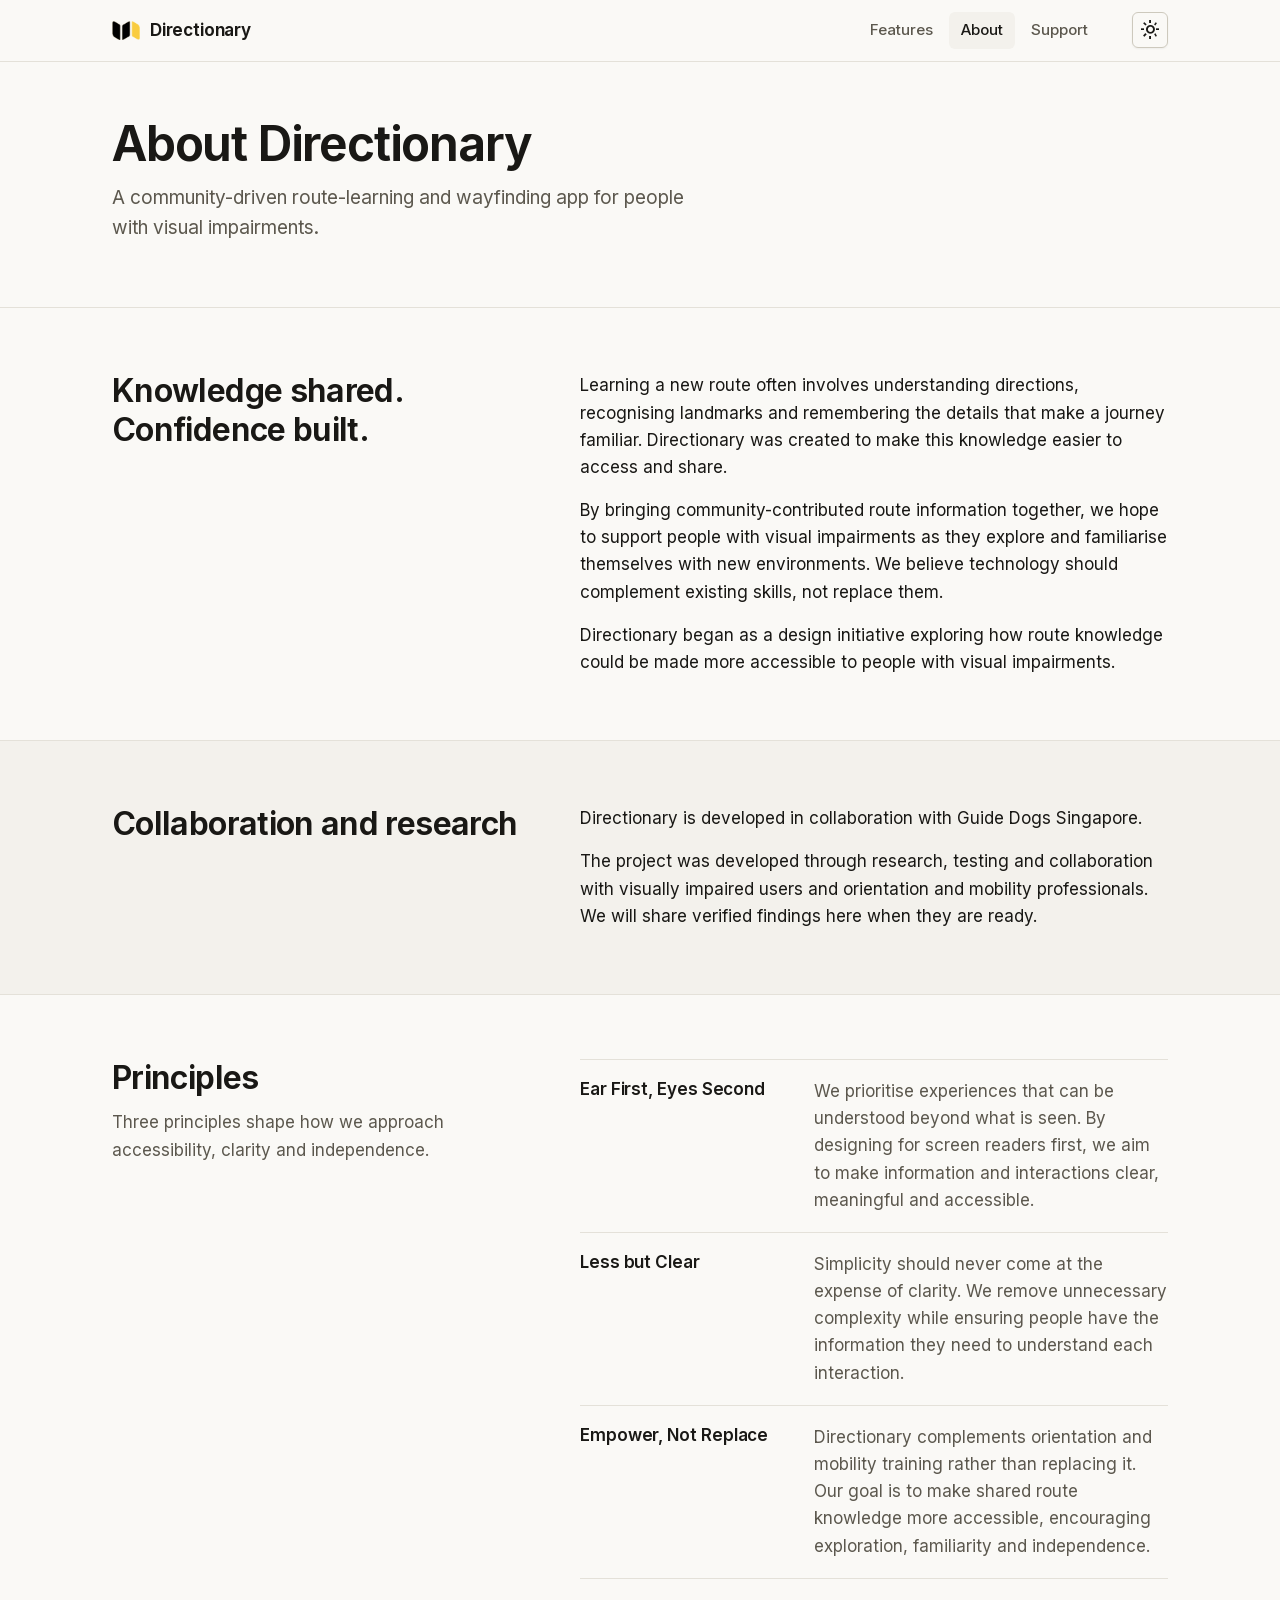
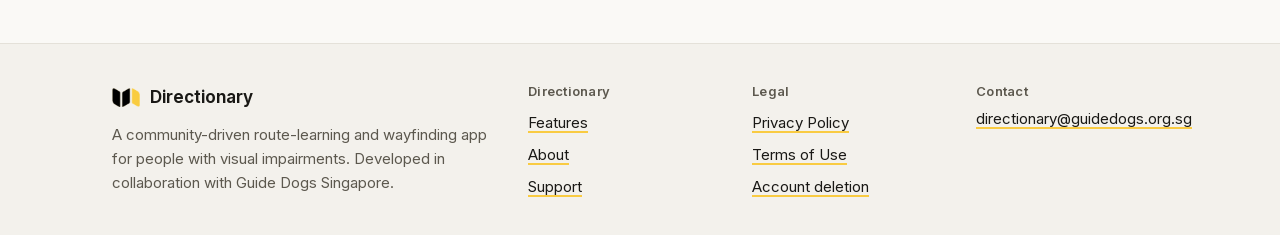
==== about/index.html @ eb57429e ":sparkles: feat(design): pass 1, simplified Inter-based product site Remove decorative route graphic" ====
<!DOCTYPE html>
<html lang="en">
<head>
  <meta charset="utf-8" />
  <meta name="viewport" content="width=device-width, initial-scale=1" />
  <title>About — Directionary</title>
  <meta name="description" content="About Directionary: a community-driven route-learning and wayfinding app developed in collaboration with Guide Dogs Singapore." />
  <link rel="canonical" href="https://directionary.app/about/" />
  <meta property="og:type" content="website" />
  <meta property="og:title" content="About — Directionary" />
  <meta property="og:description" content="About Directionary: a community-driven route-learning and wayfinding app developed in collaboration with Guide Dogs Singapore." />
  <meta property="og:url" content="https://directionary.app/about/" />
  <link rel="icon" type="image/png" href="/assets/favicon.png" />
  <link rel="apple-touch-icon" href="/assets/apple-touch-icon.png" />
  <link rel="preload" href="/assets/fonts/inter-latin.woff2" as="font" type="font/woff2" crossorigin />
  <script src="/assets/theme.js"></script>
  <link rel="stylesheet" href="/styles.css" />
</head>
<body>
  <a class="skip-link" href="#main">Skip to content</a>

  <header class="site-header">
    <div class="wrap bar">
      <a class="brand" href="/">
        <img class="brand-mark" src="/assets/mark-small.png" alt="" width="80" height="55" />
        <span>Directionary</span>
      </a>
      <nav class="site-nav" aria-label="Primary">
        <ul class="nav-links">
          <li><a href="/features/">Features</a></li>
          <li><a href="/about/" aria-current="page">About</a></li>
          <li><a href="/support/">Support</a></li>
        </ul>
      </nav>
      <button class="theme-toggle" id="theme-toggle" type="button" aria-pressed="false">
        <span class="icon sun" aria-hidden="true">light_mode</span>
        <span class="icon moon" aria-hidden="true">dark_mode</span>
        <span class="visually-hidden">Dark mode</span>
      </button>
    </div>
  </header>

  <main id="main">
    <div class="wrap page-head">
      <h1>About Directionary</h1>
      <p class="lede">A community-driven route-learning and wayfinding app for people with visual impairments.</p>
    </div>

    <section class="section" aria-labelledby="purpose-title">
      <div class="wrap split">
        <h2 id="purpose-title">Knowledge shared. Confidence built.</h2>
        <div>
          <p>Learning a new route often involves understanding directions, recognising landmarks and remembering the details that make a journey familiar. Directionary was created to make this knowledge easier to access and share.</p>
          <p>By bringing community-contributed route information together, we hope to support people with visual impairments as they explore and familiarise themselves with new environments. We believe technology should complement existing skills, not replace them.</p>
          <p>Directionary began as a design initiative exploring how route knowledge could be made more accessible to people with visual impairments.</p>
        </div>
      </div>
    </section>

    <section class="section band" aria-labelledby="collab-title">
      <div class="wrap split">
        <h2 id="collab-title">Collaboration and research</h2>
        <div>
          <p>Directionary is developed in collaboration with Guide Dogs Singapore.</p>
          <p>The project was developed through research, testing and collaboration with visually impaired users and orientation and mobility professionals. We will share verified findings here when they are ready.</p>
        </div>
      </div>
    </section>

    <section class="section" aria-labelledby="principles-title">
      <div class="wrap split">
        <div>
          <h2 id="principles-title" style="margin-bottom: 0.75rem">Principles</h2>
          <p class="muted">Three principles shape how we approach accessibility, clarity and independence.</p>
        </div>
        <ol class="principles">
          <li><h3>Ear First, Eyes Second</h3><p>We prioritise experiences that can be understood beyond what is seen. By designing for screen readers first, we aim to make information and interactions clear, meaningful and accessible.</p></li>
          <li><h3>Less but Clear</h3><p>Simplicity should never come at the expense of clarity. We remove unnecessary complexity while ensuring people have the information they need to understand each interaction.</p></li>
          <li><h3>Empower, Not Replace</h3><p>Directionary complements orientation and mobility training rather than replacing it. Our goal is to make shared route knowledge more accessible, encouraging exploration, familiarity and independence.</p></li>
        </ol>
      </div>
    </section>
  </main>

  <footer class="site-footer">
    <div class="wrap fgrid">
      <div>
        <p class="footer-brand">
          <img class="brand-mark" src="/assets/mark-small.png" alt="" width="80" height="55" />
          Directionary
        </p>
        <p class="muted">A community-driven route-learning and wayfinding app for people with visual impairments. Developed in collaboration with Guide Dogs Singapore.</p>
      </div>
      <nav aria-label="Site">
        <h2>Directionary</h2>
        <ul class="flinks">
          <li><a href="/features/">Features</a></li>
          <li><a href="/about/">About</a></li>
          <li><a href="/support/">Support</a></li>
        </ul>
      </nav>
      <nav aria-label="Legal">
        <h2>Legal</h2>
        <ul class="flinks">
          <li><a href="/privacy/">Privacy Policy</a></li>
          <li><a href="/terms/">Terms of Use</a></li>
          <li><a href="/support/#account-deletion">Account deletion</a></li>
        </ul>
      </nav>
      <div>
        <h2>Contact</h2>
        <p><a href="mailto:directionary@guidedogs.org.sg">directionary@guidedogs.org.sg</a></p>
      </div>
    </div>
  </footer>
</body>
</html>
---- styles.css ----
/* Directionary — contemporary product site.
   One typeface (Inter), warm off-white light theme, restrained dark theme.
   Yellow is an accent only: tags, underlines, current-page marker. */

@font-face {
  font-family: "Inter";
  font-style: normal;
  font-weight: 400 700;
  font-display: swap;
  src: url("/assets/fonts/inter-latin.woff2") format("woff2");
}
@font-face {
  font-family: "Material Symbols Outlined";
  font-style: normal;
  font-weight: 400;
  font-display: block;
  src: url("/assets/fonts/material-symbols.woff2") format("woff2");
}

:root {
  color-scheme: light;
  --bg: #faf9f6;
  --bg-alt: #f3f1ec;
  --surface: #ffffff;
  --text: #191815;
  --muted: #5c584e;
  --border: #e4e1d9;
  --border-strong: #cdc9bd;
  --accent: #f9cb42;
  --on-accent: #191815;
  --focus: #191815;

  --font: "Inter", system-ui, -apple-system, "Segoe UI", Roboto, Helvetica, Arial, sans-serif;

  --gutter: clamp(1.25rem, 4vw, 2.5rem);
  --max: 66rem;
  --section: clamp(2.5rem, 5vw, 4rem);
  --r-sm: 6px;
  --r-md: 10px;
  --r-lg: 14px;
}

:root[data-theme="dark"] {
  color-scheme: dark;
  --bg: #191815;
  --bg-alt: #1f1d18;
  --surface: #25231d;
  --text: #fef7e3;
  --muted: #b5af9f;
  --border: #34312a;
  --border-strong: #4a463b;
  --focus: #f9cb42;
}

*, *::before, *::after { box-sizing: border-box; }

html { -webkit-text-size-adjust: 100%; text-size-adjust: 100%; }
@media (prefers-reduced-motion: no-preference) { html { scroll-behavior: smooth; } }

body {
  margin: 0;
  background: var(--bg);
  color: var(--text);
  font-family: var(--font);
  font-size: clamp(1rem, 0.97rem + 0.12vw, 1.0625rem);
  line-height: 1.6;
  -webkit-font-smoothing: antialiased;
}

img { max-width: 100%; height: auto; }
[id] { scroll-margin-top: 1.5rem; }

a {
  color: var(--text);
  text-decoration-line: underline;
  text-decoration-color: var(--accent);
  text-decoration-thickness: 2px;
  text-underline-offset: 0.2em;
}
a:hover { text-decoration-color: var(--text); }

:focus-visible { outline: 2px solid var(--focus); outline-offset: 2px; border-radius: 4px; }

.visually-hidden {
  position: absolute; width: 1px; height: 1px; margin: -1px; padding: 0;
  overflow: hidden; clip: rect(0 0 0 0); white-space: nowrap; border: 0;
}

.skip-link {
  position: absolute; left: 1rem; top: -4rem; z-index: 20;
  padding: 0.5rem 1rem; border-radius: var(--r-sm);
  background: var(--accent); color: var(--on-accent); font-weight: 600; text-decoration: none;
}
.skip-link:focus { top: 1rem; }

.wrap { width: 100%; max-width: calc(var(--max) + 2 * var(--gutter)); margin-inline: auto; padding-inline: var(--gutter); }

/* ---------- Icons (Material Symbols, ligature-based, decorative) ---------- */
.icon {
  display: inline-block; flex: none;
  width: 1.5rem; height: 1.5rem; overflow: hidden;
  font-family: "Material Symbols Outlined"; font-weight: 400; font-style: normal;
  font-size: 1.5rem; line-height: 1; letter-spacing: normal; text-transform: none; white-space: nowrap;
  font-feature-settings: "liga"; -webkit-font-feature-settings: "liga";
  user-select: none;
}

/* ---------- Type ---------- */
h1, h2, h3 { margin: 0; text-wrap: balance; }
h1 { font-size: clamp(2rem, 1.5rem + 2.2vw, 3rem); font-weight: 650; line-height: 1.1; letter-spacing: -0.025em; }
h2 { font-size: clamp(1.5rem, 1.25rem + 1vw, 2rem); font-weight: 650; line-height: 1.2; letter-spacing: -0.02em; }
h3 { font-size: 1.0625rem; font-weight: 600; line-height: 1.35; letter-spacing: -0.005em; }

p { margin: 0 0 1rem; max-width: 40rem; }
p:last-child { margin-bottom: 0; }

.lede { font-size: clamp(1.0625rem, 1rem + 0.3vw, 1.1875rem); color: var(--muted); line-height: 1.6; }
.muted { color: var(--muted); }

.tag {
  display: inline-flex; align-items: center; gap: 0.375rem;
  padding: 0.125rem 0.625rem; border-radius: 999px;
  border: 1px solid var(--border-strong); background: var(--surface); color: var(--text);
  font-size: 0.8125rem; font-weight: 600; line-height: 1.5;
}
.tag-accent { background: var(--accent); border-color: var(--accent); color: var(--on-accent); }

/* ---------- Header ---------- */
.site-header { border-bottom: 1px solid var(--border); }
.bar { display: flex; flex-wrap: wrap; align-items: center; column-gap: 1.5rem; row-gap: 0.25rem; padding-block: 0.75rem; }

.brand {
  display: inline-flex; align-items: center; gap: 0.625rem;
  font-size: 1.0625rem; font-weight: 650; letter-spacing: -0.01em; text-decoration: none;
}
.brand-mark { display: block; width: 1.75rem; height: auto; }

.site-nav { order: 3; width: 100%; }
@media (min-width: 40rem) { .site-nav { order: 0; width: auto; margin-left: auto; } }
.nav-links { display: flex; gap: 0.25rem; margin: 0 0 0 -0.75rem; padding: 0; list-style: none; }
@media (min-width: 40rem) { .nav-links { margin-left: 0; } }
.nav-links a {
  display: inline-block; padding: 0.4rem 0.75rem; border-radius: var(--r-sm);
  color: var(--muted); font-size: 0.9375rem; font-weight: 500; text-decoration: none;
}
.nav-links a:hover { background: var(--bg-alt); color: var(--text); }
.nav-links a[aria-current="page"] { color: var(--text); background: var(--bg-alt); }

/* Theme toggle: shadcn-style outline icon button */
.theme-toggle {
  margin-left: auto;
  display: inline-grid; place-items: center; width: 2.25rem; height: 2.25rem; padding: 0;
  border: 1px solid var(--border-strong); border-radius: var(--r-sm);
  background: transparent; color: var(--text); cursor: pointer;
  box-shadow: 0 1px 2px rgb(0 0 0 / 0.05);
}
@media (min-width: 40rem) { .theme-toggle { margin-left: 0.5rem; } }
.theme-toggle:hover { background: var(--bg-alt); }
.theme-toggle .icon { grid-area: 1 / 1; width: 1.25rem; height: 1.25rem; font-size: 1.25rem; }
.theme-toggle .moon { display: none; }
:root[data-theme="dark"] .theme-toggle .sun { display: none; }
:root[data-theme="dark"] .theme-toggle .moon { display: inline-block; }

/* ---------- Buttons ---------- */
.btn {
  display: inline-flex; align-items: center; gap: 0.5rem;
  padding: 0.625rem 1rem; border-radius: var(--r-sm);
  border: 1px solid var(--text); background: var(--text); color: var(--bg);
  font-size: 0.9375rem; font-weight: 500; text-decoration: none;
}
.btn:hover { opacity: 0.9; }
.btn-ghost { background: transparent; color: var(--text); border-color: var(--border-strong); }
.btn-ghost:hover { background: var(--bg-alt); opacity: 1; }
.btn .icon { width: 1.125rem; height: 1.125rem; font-size: 1.125rem; }
.actions { display: flex; flex-wrap: wrap; gap: 0.75rem; margin-top: 1.5rem; }

/* ---------- Layout ---------- */
.section { padding-block: var(--section); border-top: 1px solid var(--border); }
.band { background: var(--bg-alt); }
.section-head { margin-bottom: 1.75rem; }
.section-head h2 { margin-bottom: 0.5rem; }
.section-head p { color: var(--muted); }

/* ---------- Hero ---------- */
.hero { padding-block: clamp(2.5rem, 6vw, 4.5rem) var(--section); }
.hero-grid { display: grid; gap: 2rem; align-items: center; }
@media (min-width: 56rem) { .hero-grid { grid-template-columns: minmax(0, 7fr) minmax(0, 5fr); gap: 3rem; } }
.hero .tag { margin-bottom: 1.25rem; }
.hero h1 { margin-bottom: 1rem; max-width: 18ch; }
.hero .lede { max-width: 36rem; }

.glance {
  margin: 0; padding: 0.5rem 1.25rem; list-style: none;
  border: 1px solid var(--border); border-radius: var(--r-lg); background: var(--surface);
}
.glance li { display: flex; gap: 0.875rem; align-items: flex-start; padding-block: 0.875rem; }
.glance li + li { border-top: 1px solid var(--border); }
.glance .icon { margin-top: 0.0625rem; color: var(--muted); }
.glance strong { display: block; font-size: 0.9375rem; font-weight: 600; }
.glance .d { color: var(--muted); font-size: 0.9375rem; }

/* ---------- Feature cards ---------- */
.cards { display: grid; gap: 1rem; margin: 0; padding: 0; list-style: none; }
@media (min-width: 48rem) { .cards { grid-template-columns: repeat(3, minmax(0, 1fr)); } }
.card { padding: 1.25rem; border: 1px solid var(--border); border-radius: var(--r-lg); background: var(--surface); }
.ic {
  display: grid; place-items: center; width: 2.5rem; height: 2.5rem; margin-bottom: 1rem;
  border-radius: var(--r-md); background: var(--bg-alt); border: 1px solid var(--border);
}
.card h3 { margin-bottom: 0.375rem; }
.card p { color: var(--muted); font-size: 0.96875rem; }

/* ---------- Steps ---------- */
.steps { display: grid; gap: 1.25rem; margin: 0; padding: 0; list-style: none; counter-reset: step; }
@media (min-width: 48rem) { .steps { grid-template-columns: repeat(3, minmax(0, 1fr)); gap: 2rem; } }
.steps li { counter-increment: step; padding-top: 1rem; border-top: 2px solid var(--text); }
.steps li::before {
  content: "0" counter(step); display: block; margin-bottom: 0.375rem;
  color: var(--muted); font-size: 0.8125rem; font-weight: 600; letter-spacing: 0.04em;
}
.steps h3 { margin-bottom: 0.375rem; }
.steps p { color: var(--muted); font-size: 0.96875rem; }

/* ---------- Two-column text ---------- */
.split { display: grid; gap: 1.5rem 3rem; }
@media (min-width: 56rem) { .split { grid-template-columns: minmax(0, 5fr) minmax(0, 7fr); } }

.terms-list { margin: 0; }
.terms-list > div { display: grid; gap: 0.125rem 1.5rem; padding-block: 0.875rem; border-top: 1px solid var(--border); }
@media (min-width: 40rem) { .terms-list > div { grid-template-columns: 8rem minmax(0, 1fr); } }
.terms-list > div:last-child { border-bottom: 1px solid var(--border); }
.terms-list dt { font-weight: 600; }
.terms-list dd { margin: 0; color: var(--muted); }

.inline-link { display: inline-flex; align-items: center; gap: 0.25rem; margin-top: 1rem; font-weight: 500; }
.inline-link .icon { width: 1.125rem; height: 1.125rem; font-size: 1.125rem; }
.small-note { margin-top: 1rem; font-size: 0.9375rem; color: var(--muted); }

/* ---------- Inner pages ---------- */
.page-head { padding-block: clamp(2rem, 5vw, 3.5rem) var(--section); }
.page-head h1 { margin-bottom: 0.75rem; }
.page-head .lede { max-width: 38rem; }

.feature-rows { margin: 0; padding: 0; list-style: none; }
.feature-rows > li { display: grid; gap: 0.75rem 2rem; padding-block: 1.75rem; border-top: 1px solid var(--border); }
@media (min-width: 48rem) { .feature-rows > li { grid-template-columns: minmax(0, 5fr) minmax(0, 7fr); } }
.feature-rows .ic { margin-bottom: 0.75rem; }
.feature-rows h2 { font-size: 1.25rem; }
.feature-rows p { color: var(--muted); }

.notice {
  display: flex; gap: 0.875rem; padding: 1.25rem; border: 1px solid var(--border-strong);
  border-radius: var(--r-lg); background: var(--surface);
}
.notice .icon { color: var(--muted); margin-top: 0.0625rem; }
.notice h2, .notice h3 { margin-bottom: 0.375rem; }
.notice h2 { font-size: 1.125rem; }
.notice p { color: var(--muted); font-size: 0.96875rem; }
.notice p + p { margin-top: 0.5rem; }

.principles { margin: 0; padding: 0; list-style: none; }
.principles li { display: grid; gap: 0.25rem 2rem; padding-block: 1.125rem; border-top: 1px solid var(--border); }
@media (min-width: 48rem) { .principles li { grid-template-columns: minmax(0, 4fr) minmax(0, 7fr); } }
.principles li:last-child { border-bottom: 1px solid var(--border); }
.principles p { color: var(--muted); }

/* ---------- Footer ---------- */
.site-footer { padding-block: 2.5rem 2rem; border-top: 1px solid var(--border); background: var(--bg-alt); font-size: 0.9375rem; }
.fgrid { display: grid; gap: 1.75rem 2rem; }
@media (min-width: 48rem) { .fgrid { grid-template-columns: minmax(0, 4fr) repeat(3, minmax(0, 2fr)); } }
.footer-brand { display: flex; align-items: center; gap: 0.625rem; margin-bottom: 0.75rem; font-weight: 650; font-size: 1.0625rem; }
.site-footer h2 { margin-bottom: 0.5rem; font-size: 0.8125rem; font-weight: 600; color: var(--muted); letter-spacing: 0.02em; }
.flinks { margin: 0; padding: 0; list-style: none; }
.flinks a { display: inline-block; padding-block: 0.25rem; }

/* ---------- Document pages ---------- */
.doc { padding-bottom: 4rem; max-width: 44rem; }
.doc-notice { margin-bottom: 2rem; }
.prose section { padding-block: 1.25rem; border-top: 1px solid var(--border); }
.prose section:first-child { border-top: 0; padding-top: 0; }
.prose h2 { margin-bottom: 0.5rem; font-size: 1.25rem; }
.prose ul { margin: 0 0 1rem; padding-left: 1.25rem; max-width: 40rem; }
.prose li { margin-bottom: 0.25rem; }
.pending { padding: 0.875rem 1rem; border: 1px dashed var(--border-strong); border-radius: var(--r-md); background: var(--surface); }
.pending .tag { margin-bottom: 0.5rem; }
.pending p { color: var(--muted); font-size: 0.9375rem; max-width: none; }
.contact-line { font-size: clamp(1.0625rem, 0.7rem + 2vw, 1.25rem); font-weight: 600; overflow-wrap: anywhere; }

@media print { .theme-toggle, .skip-link { display: none; } }
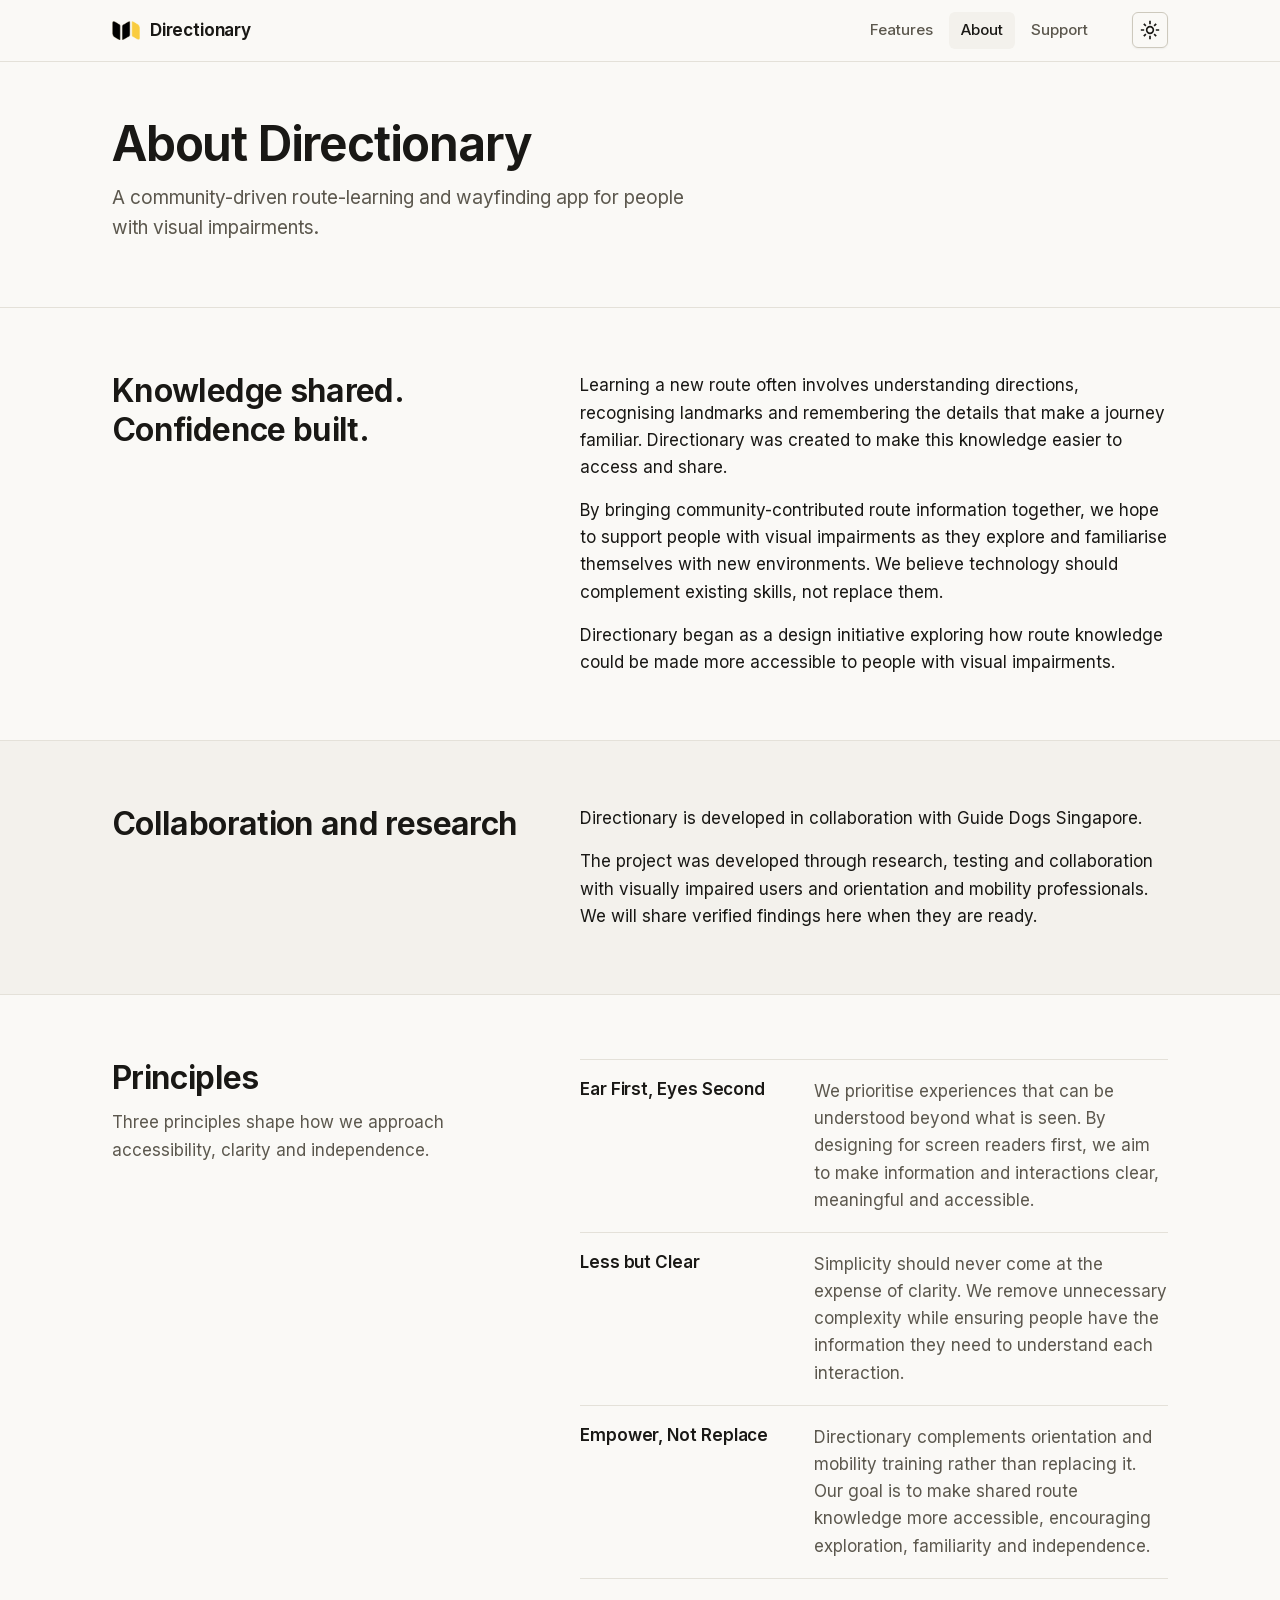
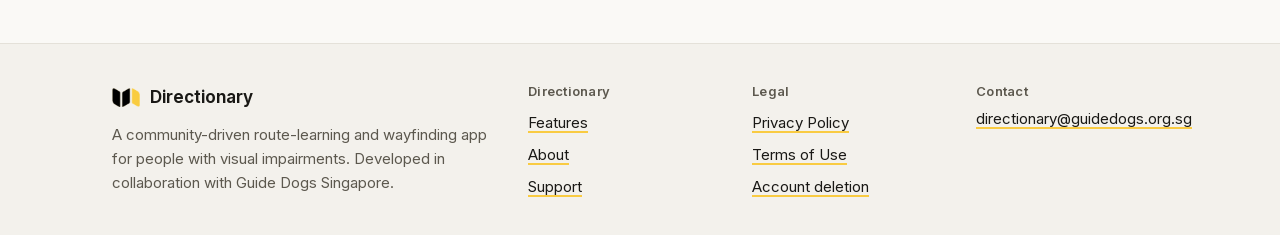
==== commit b2626ba1: ":art: fix(design): pass 1.5, Inter everywhere and Material Symbols as inline SVG Replace the icon fo" ====
--- a/about/index.html
+++ b/about/index.html
@@ -10,11 +10,11 @@
   <meta property="og:title" content="About — Directionary" />
   <meta property="og:description" content="About Directionary: a community-driven route-learning and wayfinding app developed in collaboration with Guide Dogs Singapore." />
   <meta property="og:url" content="https://directionary.app/about/" />
-  <link rel="icon" type="image/png" href="/assets/favicon.png" />
-  <link rel="apple-touch-icon" href="/assets/apple-touch-icon.png" />
-  <link rel="preload" href="/assets/fonts/inter-latin.woff2" as="font" type="font/woff2" crossorigin />
-  <script src="/assets/theme.js"></script>
-  <link rel="stylesheet" href="/styles.css" />
+  <link rel="icon" type="image/png" href="../assets/favicon.png" />
+  <link rel="apple-touch-icon" href="../assets/apple-touch-icon.png" />
+  <link rel="preload" href="../assets/fonts/inter-latin.woff2" as="font" type="font/woff2" crossorigin />
+  <script src="../assets/theme.js"></script>
+  <link rel="stylesheet" href="../styles.css" />
 </head>
 <body>
   <a class="skip-link" href="#main">Skip to content</a>
@@ -22,7 +22,7 @@
   <header class="site-header">
     <div class="wrap bar">
       <a class="brand" href="/">
-        <img class="brand-mark" src="/assets/mark-small.png" alt="" width="80" height="55" />
+        <img class="brand-mark" src="../assets/mark-small.png" alt="" width="80" height="55" />
         <span>Directionary</span>
       </a>
       <nav class="site-nav" aria-label="Primary">
@@ -32,10 +32,9 @@
           <li><a href="/support/">Support</a></li>
         </ul>
       </nav>
-      <button class="theme-toggle" id="theme-toggle" type="button" aria-pressed="false">
-        <span class="icon sun" aria-hidden="true">light_mode</span>
-        <span class="icon moon" aria-hidden="true">dark_mode</span>
-        <span class="visually-hidden">Dark mode</span>
+      <button class="theme-toggle" id="theme-toggle" type="button" aria-label="Switch to dark mode">
+        <svg class="icon sun" viewBox="0 -960 960 960" aria-hidden="true" focusable="false"><path d="M565-395q35-35 35-85t-35-85q-35-35-85-35t-85 35q-35 35-35 85t35 85q35 35 85 35t85-35Zm-226.5 56.5Q280-397 280-480t58.5-141.5Q397-680 480-680t141.5 58.5Q680-563 680-480t-58.5 141.5Q563-280 480-280t-141.5-58.5ZM200-440H40v-80h160v80Zm720 0H760v-80h160v80ZM440-760v-160h80v160h-80Zm0 720v-160h80v160h-80ZM256-650l-101-97 57-59 96 100-52 56Zm492 496-97-101 53-55 101 97-57 59Zm-98-550 97-101 59 57-100 96-56-52ZM154-212l101-97 55 53-97 101-59-57Zm326-268Z"/></svg>
+        <svg class="icon moon" viewBox="0 -960 960 960" aria-hidden="true" focusable="false"><path d="M480-120q-150 0-255-105T120-480q0-150 105-255t255-105q14 0 27.5 1t26.5 3q-41 29-65.5 75.5T444-660q0 90 63 153t153 63q55 0 101-24.5t75-65.5q2 13 3 26.5t1 27.5q0 150-105 255T480-120Zm0-80q88 0 158-48.5T740-375q-20 5-40 8t-40 3q-123 0-209.5-86.5T364-660q0-20 3-40t8-40q-78 32-126.5 102T200-480q0 116 82 198t198 82Zm-10-270Z"/></svg>
       </button>
     </div>
   </header>
@@ -86,7 +85,7 @@
     <div class="wrap fgrid">
       <div>
         <p class="footer-brand">
-          <img class="brand-mark" src="/assets/mark-small.png" alt="" width="80" height="55" />
+          <img class="brand-mark" src="../assets/mark-small.png" alt="" width="80" height="55" />
           Directionary
         </p>
         <p class="muted">A community-driven route-learning and wayfinding app for people with visual impairments. Developed in collaboration with Guide Dogs Singapore.</p>
--- a/styles.css
+++ b/styles.css
@@ -7,14 +7,7 @@
   font-style: normal;
   font-weight: 400 700;
   font-display: swap;
-  src: url("/assets/fonts/inter-latin.woff2") format("woff2");
-}
-@font-face {
-  font-family: "Material Symbols Outlined";
-  font-style: normal;
-  font-weight: 400;
-  font-display: block;
-  src: url("/assets/fonts/material-symbols.woff2") format("woff2");
+  src: url("assets/fonts/inter-latin.woff2") format("woff2");
 }
 
 :root {
@@ -95,15 +88,8 @@
 
 .wrap { width: 100%; max-width: calc(var(--max) + 2 * var(--gutter)); margin-inline: auto; padding-inline: var(--gutter); }
 
-/* ---------- Icons (Material Symbols, ligature-based, decorative) ---------- */
-.icon {
-  display: inline-block; flex: none;
-  width: 1.5rem; height: 1.5rem; overflow: hidden;
-  font-family: "Material Symbols Outlined"; font-weight: 400; font-style: normal;
-  font-size: 1.5rem; line-height: 1; letter-spacing: normal; text-transform: none; white-space: nowrap;
-  font-feature-settings: "liga"; -webkit-font-feature-settings: "liga";
-  user-select: none;
-}
+/* ---------- Icons (inline Material Symbols SVG, decorative) ---------- */
+.icon { display: block; flex: none; width: 1.25rem; height: 1.25rem; fill: currentColor; }
 
 /* ---------- Type ---------- */
 h1, h2, h3 { margin: 0; text-wrap: balance; }
@@ -151,15 +137,15 @@
   margin-left: auto;
   display: inline-grid; place-items: center; width: 2.25rem; height: 2.25rem; padding: 0;
   border: 1px solid var(--border-strong); border-radius: var(--r-sm);
-  background: transparent; color: var(--text); cursor: pointer;
+  background: transparent; color: var(--text); cursor: pointer; font: inherit;
   box-shadow: 0 1px 2px rgb(0 0 0 / 0.05);
 }
 @media (min-width: 40rem) { .theme-toggle { margin-left: 0.5rem; } }
 .theme-toggle:hover { background: var(--bg-alt); }
-.theme-toggle .icon { grid-area: 1 / 1; width: 1.25rem; height: 1.25rem; font-size: 1.25rem; }
+.theme-toggle .icon { grid-area: 1 / 1; }
 .theme-toggle .moon { display: none; }
 :root[data-theme="dark"] .theme-toggle .sun { display: none; }
-:root[data-theme="dark"] .theme-toggle .moon { display: inline-block; }
+:root[data-theme="dark"] .theme-toggle .moon { display: block; }
 
 /* ---------- Buttons ---------- */
 .btn {
@@ -171,7 +157,7 @@
 .btn:hover { opacity: 0.9; }
 .btn-ghost { background: transparent; color: var(--text); border-color: var(--border-strong); }
 .btn-ghost:hover { background: var(--bg-alt); opacity: 1; }
-.btn .icon { width: 1.125rem; height: 1.125rem; font-size: 1.125rem; }
+.btn .icon { width: 1.125rem; height: 1.125rem; }
 .actions { display: flex; flex-wrap: wrap; gap: 0.75rem; margin-top: 1.5rem; }
 
 /* ---------- Layout ---------- */
@@ -233,7 +219,7 @@
 .terms-list dd { margin: 0; color: var(--muted); }
 
 .inline-link { display: inline-flex; align-items: center; gap: 0.25rem; margin-top: 1rem; font-weight: 500; }
-.inline-link .icon { width: 1.125rem; height: 1.125rem; font-size: 1.125rem; }
+.inline-link .icon { width: 1.125rem; height: 1.125rem; }
 .small-note { margin-top: 1rem; font-size: 0.9375rem; color: var(--muted); }
 
 /* ---------- Inner pages ---------- */
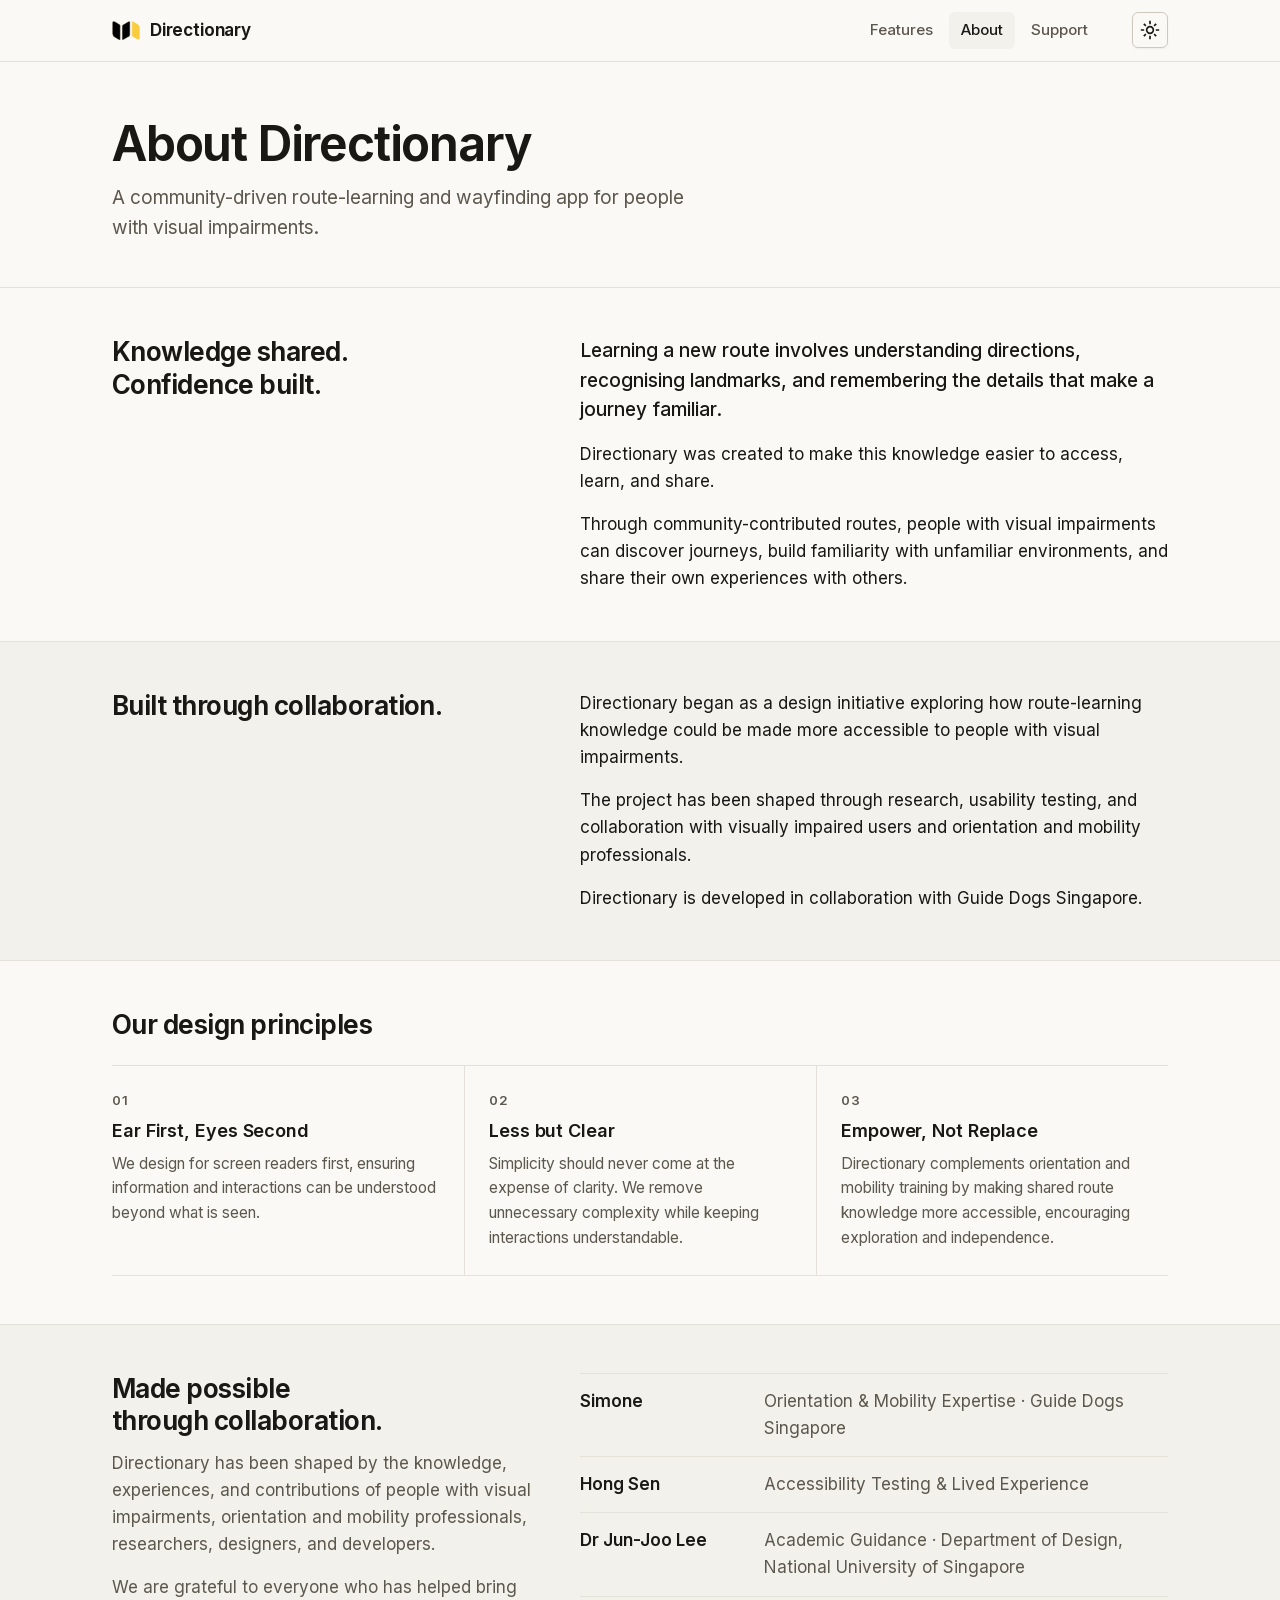
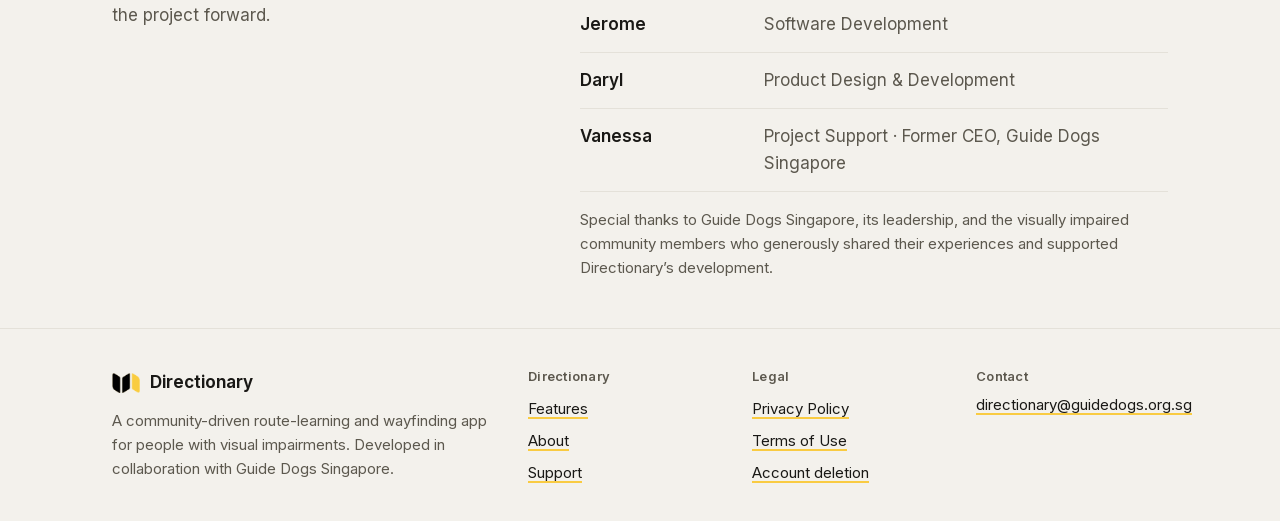
==== commit 328ead8a: ":lipstick: feat(design): pass 2, polish Features and About pages Compact feature rows with inline ic" ====
--- a/about/index.html
+++ b/about/index.html
@@ -40,43 +40,63 @@
   </header>
 
   <main id="main">
-    <div class="wrap page-head">
+    <div class="wrap page-head page-head--compact">
       <h1>About Directionary</h1>
       <p class="lede">A community-driven route-learning and wayfinding app for people with visual impairments.</p>
     </div>
 
-    <section class="section" aria-labelledby="purpose-title">
+    <section class="section tight" aria-labelledby="purpose-title">
       <div class="wrap split">
-        <h2 id="purpose-title">Knowledge shared. Confidence built.</h2>
+        <h2 id="purpose-title" class="h2-sm">Knowledge shared. Confidence built.</h2>
         <div>
-          <p>Learning a new route often involves understanding directions, recognising landmarks and remembering the details that make a journey familiar. Directionary was created to make this knowledge easier to access and share.</p>
-          <p>By bringing community-contributed route information together, we hope to support people with visual impairments as they explore and familiarise themselves with new environments. We believe technology should complement existing skills, not replace them.</p>
-          <p>Directionary began as a design initiative exploring how route knowledge could be made more accessible to people with visual impairments.</p>
+          <p class="lead">Learning a new route involves understanding directions, recognising landmarks, and remembering the details that make a journey familiar.</p>
+          <p>Directionary was created to make this knowledge easier to access, learn, and share.</p>
+          <p>Through community-contributed routes, people with visual impairments can discover journeys, build familiarity with unfamiliar environments, and share their own experiences with others.</p>
         </div>
       </div>
     </section>
 
-    <section class="section band" aria-labelledby="collab-title">
+    <section class="section tight band" aria-labelledby="collab-title">
       <div class="wrap split">
-        <h2 id="collab-title">Collaboration and research</h2>
+        <h2 id="collab-title" class="h2-sm">Built through collaboration.</h2>
         <div>
+          <p>Directionary began as a design initiative exploring how route-learning knowledge could be made more accessible to people with visual impairments.</p>
+          <p>The project has been shaped through research, usability testing, and collaboration with visually impaired users and orientation and mobility professionals.</p>
           <p>Directionary is developed in collaboration with Guide Dogs Singapore.</p>
-          <p>The project was developed through research, testing and collaboration with visually impaired users and orientation and mobility professionals. We will share verified findings here when they are ready.</p>
         </div>
       </div>
     </section>
 
-    <section class="section" aria-labelledby="principles-title">
+    <section class="section tight" aria-labelledby="principles-title">
+      <div class="wrap">
+        <h2 id="principles-title" class="h2-sm principles-head">Our design principles</h2>
+        <ol class="principles-3">
+          <li><span class="n">01</span><h3>Ear First, Eyes Second</h3><p>We design for screen readers first, ensuring information and interactions can be understood beyond what is seen.</p></li>
+          <li><span class="n">02</span><h3>Less but Clear</h3><p>Simplicity should never come at the expense of clarity. We remove unnecessary complexity while keeping interactions understandable.</p></li>
+          <li><span class="n">03</span><h3>Empower, Not Replace</h3><p>Directionary complements orientation and mobility training by making shared route knowledge more accessible, encouraging exploration and independence.</p></li>
+        </ol>
+      </div>
+    </section>
+
+    <section class="section tight band" id="acknowledgements" aria-labelledby="ack-title">
       <div class="wrap split">
         <div>
-          <h2 id="principles-title" style="margin-bottom: 0.75rem">Principles</h2>
-          <p class="muted">Three principles shape how we approach accessibility, clarity and independence.</p>
+          <h2 id="ack-title" class="h2-sm">Made possible through collaboration.</h2>
+          <p class="muted">Directionary has been shaped by the knowledge, experiences, and contributions of people with visual impairments, orientation and mobility professionals, researchers, designers, and developers.</p>
+          <p class="muted">We are grateful to everyone who has helped bring the project forward.</p>
         </div>
-        <ol class="principles">
-          <li><h3>Ear First, Eyes Second</h3><p>We prioritise experiences that can be understood beyond what is seen. By designing for screen readers first, we aim to make information and interactions clear, meaningful and accessible.</p></li>
-          <li><h3>Less but Clear</h3><p>Simplicity should never come at the expense of clarity. We remove unnecessary complexity while ensuring people have the information they need to understand each interaction.</p></li>
-          <li><h3>Empower, Not Replace</h3><p>Directionary complements orientation and mobility training rather than replacing it. Our goal is to make shared route knowledge more accessible, encouraging exploration, familiarity and independence.</p></li>
-        </ol>
+        <div>
+          <!-- Names and attributions are provisional: confirm with each person (and obtain publication permission) before launch. -->
+          <dl class="people">
+          <div><dt>Simone</dt><dd>Orientation &amp; Mobility Expertise · Guide Dogs Singapore</dd></div>
+          <div><dt>Hong Sen</dt><dd>Accessibility Testing &amp; Lived Experience</dd></div>
+          <div><dt>Dr Jun-Joo Lee</dt><dd>Academic Guidance · Department of Design, National University of Singapore</dd></div>
+          <div><dt>Jerome</dt><dd>Software Development</dd></div>
+          <div><dt>Daryl</dt><dd>Product Design &amp; Development</dd></div>
+          <div><dt>Vanessa</dt><dd>Project Support · Former CEO, Guide Dogs Singapore</dd></div>
+          </dl>
+          <p class="small-note">Special thanks to Guide Dogs Singapore, its leadership, and the visually impaired community members who generously shared their experiences and supported Directionary&rsquo;s development.</p>
+        </div>
       </div>
     </section>
   </main>
--- a/styles.css
+++ b/styles.css
@@ -28,6 +28,12 @@
   --gutter: clamp(1.25rem, 4vw, 2.5rem);
   --max: 66rem;
   --section: clamp(2.5rem, 5vw, 4rem);
+  /* spacing scale */
+  --sp-1: 0.5rem;
+  --sp-2: 1rem;
+  --sp-3: 1.5rem;
+  --sp-4: 2.5rem;
+  --sp-5: 4rem;
   --r-sm: 6px;
   --r-md: 10px;
   --r-lg: 14px;
@@ -217,6 +223,7 @@
 .terms-list > div:last-child { border-bottom: 1px solid var(--border); }
 .terms-list dt { font-weight: 600; }
 .terms-list dd { margin: 0; color: var(--muted); }
+.terms-list .q { color: var(--text); font-weight: 500; }
 
 .inline-link { display: inline-flex; align-items: center; gap: 0.25rem; margin-top: 1rem; font-weight: 500; }
 .inline-link .icon { width: 1.125rem; height: 1.125rem; }
@@ -226,12 +233,20 @@
 .page-head { padding-block: clamp(2rem, 5vw, 3.5rem) var(--section); }
 .page-head h1 { margin-bottom: 0.75rem; }
 .page-head .lede { max-width: 38rem; }
+.page-head--compact { padding-bottom: clamp(1.75rem, 4vw, 2.75rem); }
+.section.tight { padding-block: clamp(2rem, 4vw, 3rem); }
+.h2-sm { margin-bottom: 0.75rem; font-size: clamp(1.375rem, 1.2rem + 0.7vw, 1.625rem); line-height: 1.25; }
+.lead { font-size: clamp(1.0625rem, 1rem + 0.25vw, 1.1875rem); font-weight: 500; line-height: 1.55; }
 
 .feature-rows { margin: 0; padding: 0; list-style: none; }
-.feature-rows > li { display: grid; gap: 0.75rem 2rem; padding-block: 1.75rem; border-top: 1px solid var(--border); }
+.feature-rows > li {
+  display: grid; gap: var(--sp-1) var(--sp-4); align-items: baseline;
+  padding-block: 1.25rem; border-top: 1px solid var(--border);
+}
+.feature-rows > li:last-child { border-bottom: 1px solid var(--border); }
 @media (min-width: 48rem) { .feature-rows > li { grid-template-columns: minmax(0, 5fr) minmax(0, 7fr); } }
-.feature-rows .ic { margin-bottom: 0.75rem; }
-.feature-rows h2 { font-size: 1.25rem; }
+.feature-rows h2 { display: flex; align-items: center; gap: 0.75rem; font-size: 1.1875rem; line-height: 1.4; letter-spacing: -0.01em; }
+.feature-rows .icon { color: var(--muted); }
 .feature-rows p { color: var(--muted); }
 
 .notice {
@@ -244,11 +259,28 @@
 .notice p { color: var(--muted); font-size: 0.96875rem; }
 .notice p + p { margin-top: 0.5rem; }
 
-.principles { margin: 0; padding: 0; list-style: none; }
-.principles li { display: grid; gap: 0.25rem 2rem; padding-block: 1.125rem; border-top: 1px solid var(--border); }
-@media (min-width: 48rem) { .principles li { grid-template-columns: minmax(0, 4fr) minmax(0, 7fr); } }
-.principles li:last-child { border-bottom: 1px solid var(--border); }
-.principles p { color: var(--muted); }
+/* Design principles: three balanced columns */
+.principles-head { margin-bottom: var(--sp-3); }
+.principles-3 { display: grid; margin: 0; padding: 0; list-style: none; border-top: 1px solid var(--border); }
+.principles-3 li { padding-block: var(--sp-3); border-bottom: 1px solid var(--border); }
+.principles-3 li:last-child { border-bottom: 0; }
+.principles-3 .n { display: block; margin-bottom: 0.5rem; color: var(--muted); font-size: 0.8125rem; font-weight: 600; letter-spacing: 0.04em; }
+.principles-3 h3 { margin-bottom: 0.5rem; font-size: 1.125rem; }
+.principles-3 p { color: var(--muted); font-size: 0.96875rem; }
+@media (min-width: 48rem) {
+  .principles-3 { grid-template-columns: repeat(3, minmax(0, 1fr)); border-bottom: 1px solid var(--border); }
+  .principles-3 li { padding: var(--sp-3) var(--sp-3) var(--sp-3) 0; border-bottom: 0; }
+  .principles-3 li + li { padding-left: var(--sp-3); border-left: 1px solid var(--border); }
+}
+
+/* Acknowledgements */
+.people { margin: 0; }
+.people > div { display: grid; gap: 0.125rem var(--sp-3); padding-block: 0.875rem; border-top: 1px solid var(--border); }
+.people > div:last-child { border-bottom: 1px solid var(--border); }
+@media (min-width: 40rem) { .people > div { grid-template-columns: 10rem minmax(0, 1fr); } }
+.people dt { font-weight: 600; }
+.people dd { margin: 0; color: var(--muted); }
+.person-link { font-weight: 600; }
 
 /* ---------- Footer ---------- */
 .site-footer { padding-block: 2.5rem 2rem; border-top: 1px solid var(--border); background: var(--bg-alt); font-size: 0.9375rem; }
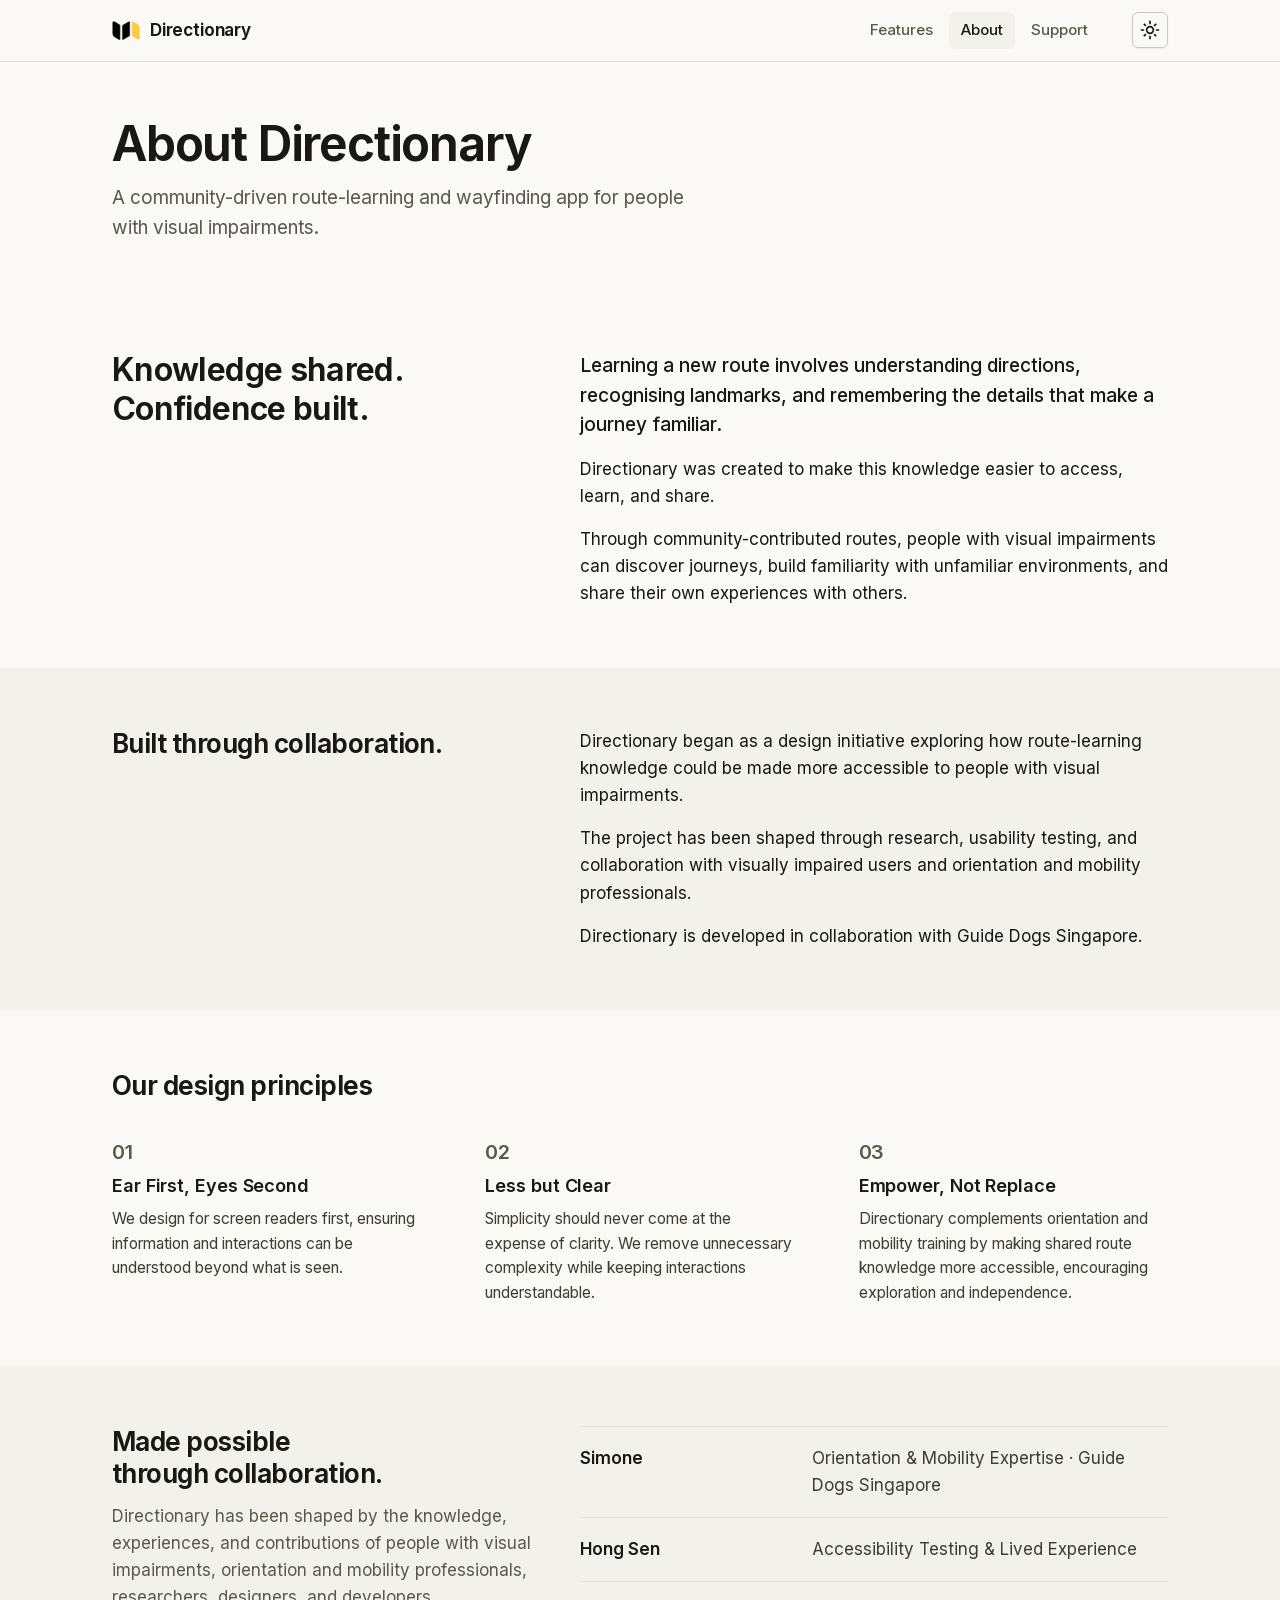
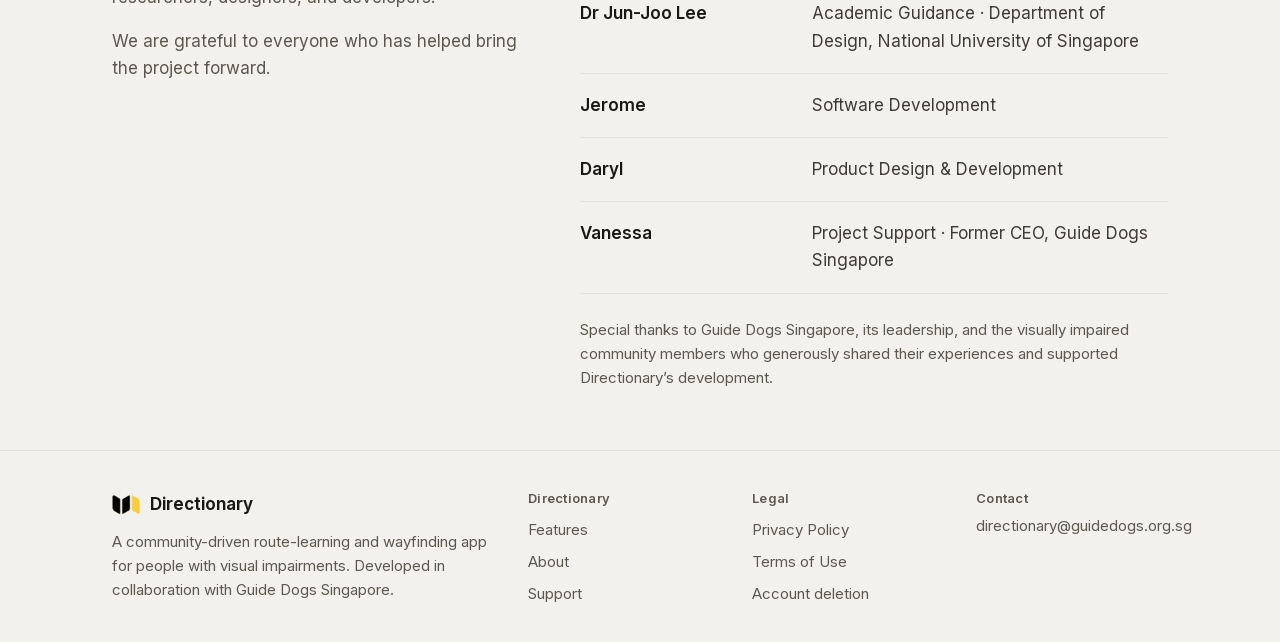
==== commit dd4693cf: ":lipstick: feat(design): pass 3, rhythm, feature cards and quieter links Three restrained feature ca" ====
--- a/about/index.html
+++ b/about/index.html
@@ -47,7 +47,7 @@
 
     <section class="section tight" aria-labelledby="purpose-title">
       <div class="wrap split">
-        <h2 id="purpose-title" class="h2-sm">Knowledge shared. Confidence built.</h2>
+        <h2 id="purpose-title">Knowledge shared. Confidence built.</h2>
         <div>
           <p class="lead">Learning a new route involves understanding directions, recognising landmarks, and remembering the details that make a journey familiar.</p>
           <p>Directionary was created to make this knowledge easier to access, learn, and share.</p>
@@ -95,7 +95,7 @@
           <div><dt>Daryl</dt><dd>Product Design &amp; Development</dd></div>
           <div><dt>Vanessa</dt><dd>Project Support · Former CEO, Guide Dogs Singapore</dd></div>
           </dl>
-          <p class="small-note">Special thanks to Guide Dogs Singapore, its leadership, and the visually impaired community members who generously shared their experiences and supported Directionary&rsquo;s development.</p>
+          <p class="closing-note">Special thanks to Guide Dogs Singapore, its leadership, and the visually impaired community members who generously shared their experiences and supported Directionary&rsquo;s development.</p>
         </div>
       </div>
     </section>
--- a/styles.css
+++ b/styles.css
@@ -17,6 +17,7 @@
   --surface: #ffffff;
   --text: #191815;
   --muted: #5c584e;
+  --text-2: #3f3c34;
   --border: #e4e1d9;
   --border-strong: #cdc9bd;
   --accent: #f9cb42;
@@ -34,6 +35,8 @@
   --sp-3: 1.5rem;
   --sp-4: 2.5rem;
   --sp-5: 4rem;
+  --sp-6: clamp(2.5rem, 5vw, 3.75rem);
+  --sp-7: clamp(3rem, 6vw, 4.5rem);
   --r-sm: 6px;
   --r-md: 10px;
   --r-lg: 14px;
@@ -46,6 +49,7 @@
   --surface: #25231d;
   --text: #fef7e3;
   --muted: #b5af9f;
+  --text-2: #d6d0c0;
   --border: #34312a;
   --border-strong: #4a463b;
   --focus: #f9cb42;
@@ -69,14 +73,16 @@
 img { max-width: 100%; height: auto; }
 [id] { scroll-margin-top: 1.5rem; }
 
+/* Links: inline links keep a persistent underline (not colour alone); navigation,
+   footer and actions override it below. Yellow is reserved for emphasis. */
 a {
   color: var(--text);
   text-decoration-line: underline;
-  text-decoration-color: var(--accent);
-  text-decoration-thickness: 2px;
+  text-decoration-color: currentColor;
+  text-decoration-thickness: 1px;
   text-underline-offset: 0.2em;
 }
-a:hover { text-decoration-color: var(--text); }
+a:hover { text-decoration-thickness: 2px; }
 
 :focus-visible { outline: 2px solid var(--focus); outline-offset: 2px; border-radius: 4px; }
 
@@ -225,7 +231,10 @@
 .terms-list dd { margin: 0; color: var(--muted); }
 .terms-list .q { color: var(--text); font-weight: 500; }
 
-.inline-link { display: inline-flex; align-items: center; gap: 0.25rem; margin-top: 1rem; font-weight: 500; }
+.inline-link {
+  display: inline-flex; align-items: center; gap: 0.25rem; margin-top: 1rem; font-weight: 500; text-decoration: none;
+}
+.inline-link:hover { text-decoration: underline; text-decoration-color: var(--accent); text-decoration-thickness: 2px; text-underline-offset: 0.25em; }
 .inline-link .icon { width: 1.125rem; height: 1.125rem; }
 .small-note { margin-top: 1rem; font-size: 0.9375rem; color: var(--muted); }
 
@@ -233,8 +242,9 @@
 .page-head { padding-block: clamp(2rem, 5vw, 3.5rem) var(--section); }
 .page-head h1 { margin-bottom: 0.75rem; }
 .page-head .lede { max-width: 38rem; }
-.page-head--compact { padding-bottom: clamp(1.75rem, 4vw, 2.75rem); }
-.section.tight { padding-block: clamp(2rem, 4vw, 3rem); }
+.page-head--compact { padding-bottom: clamp(2rem, 4vw, 3rem); }
+.block { padding-bottom: var(--sp-6); }
+.section.tight { padding-block: var(--sp-6); border-top: 0; }
 .h2-sm { margin-bottom: 0.75rem; font-size: clamp(1.375rem, 1.2rem + 0.7vw, 1.625rem); line-height: 1.25; }
 .lead { font-size: clamp(1.0625rem, 1rem + 0.25vw, 1.1875rem); font-weight: 500; line-height: 1.55; }
 
@@ -259,27 +269,38 @@
 .notice p { color: var(--muted); font-size: 0.96875rem; }
 .notice p + p { margin-top: 0.5rem; }
 
+.feature-cards { display: grid; gap: 1.25rem; margin: 0; padding: 0; list-style: none; }
+@media (min-width: 48rem) { .feature-cards { grid-template-columns: repeat(3, minmax(0, 1fr)); gap: 1.5rem; } }
+.feature-card { padding: 1.75rem; border: 1px solid var(--border); border-radius: var(--r-lg); background: var(--bg-alt); }
+.feature-card .ic { display: grid; place-items: center; width: 2.75rem; height: 2.75rem; margin-bottom: 1.25rem; border-radius: var(--r-md); background: var(--surface); border: 1px solid var(--border); }
+.feature-card .icon { width: 1.5rem; height: 1.5rem; }
+.feature-card h2 { margin-bottom: 0.5rem; font-size: 1.1875rem; line-height: 1.35; letter-spacing: -0.01em; }
+.feature-card p { color: var(--text-2); }
+
+.info-card { max-width: 48rem; padding: 1.5rem 1.75rem; border: 1px solid var(--border); border-radius: var(--r-lg); background: var(--bg-alt); }
+.info-card p { color: var(--text-2); font-size: 0.96875rem; }
+
+.terms-list--plain > div { padding-block: 0.875rem; border-top: 0; border-bottom: 0; }
+.terms-list--plain > div:first-child { padding-top: 0; }
+.terms-list--plain > div:last-child { border-bottom: 0; }
+.terms-list--plain dd { color: var(--text-2); }
+
 /* Design principles: three balanced columns */
-.principles-head { margin-bottom: var(--sp-3); }
-.principles-3 { display: grid; margin: 0; padding: 0; list-style: none; border-top: 1px solid var(--border); }
-.principles-3 li { padding-block: var(--sp-3); border-bottom: 1px solid var(--border); }
-.principles-3 li:last-child { border-bottom: 0; }
-.principles-3 .n { display: block; margin-bottom: 0.5rem; color: var(--muted); font-size: 0.8125rem; font-weight: 600; letter-spacing: 0.04em; }
+.principles-head { margin-bottom: var(--sp-4); }
+.principles-3 { display: grid; gap: var(--sp-4); margin: 0; padding: 0; list-style: none; }
+.principles-3 .n { display: block; margin-bottom: 0.75rem; color: var(--muted); font-size: 1.25rem; font-weight: 600; line-height: 1; letter-spacing: -0.01em; }
 .principles-3 h3 { margin-bottom: 0.5rem; font-size: 1.125rem; }
-.principles-3 p { color: var(--muted); font-size: 0.96875rem; }
-@media (min-width: 48rem) {
-  .principles-3 { grid-template-columns: repeat(3, minmax(0, 1fr)); border-bottom: 1px solid var(--border); }
-  .principles-3 li { padding: var(--sp-3) var(--sp-3) var(--sp-3) 0; border-bottom: 0; }
-  .principles-3 li + li { padding-left: var(--sp-3); border-left: 1px solid var(--border); }
-}
+.principles-3 p { color: var(--text-2); font-size: 0.96875rem; }
+@media (min-width: 48rem) { .principles-3 { grid-template-columns: repeat(3, minmax(0, 1fr)); gap: var(--sp-5); } }
 
 /* Acknowledgements */
 .people { margin: 0; }
-.people > div { display: grid; gap: 0.125rem var(--sp-3); padding-block: 0.875rem; border-top: 1px solid var(--border); }
+.people > div { display: grid; gap: 0.125rem var(--sp-4); padding-block: 1.125rem; border-top: 1px solid var(--border); }
 .people > div:last-child { border-bottom: 1px solid var(--border); }
-@media (min-width: 40rem) { .people > div { grid-template-columns: 10rem minmax(0, 1fr); } }
+@media (min-width: 40rem) { .people > div { grid-template-columns: 12rem minmax(0, 1fr); } }
 .people dt { font-weight: 600; }
-.people dd { margin: 0; color: var(--muted); }
+.people dd { margin: 0; color: var(--text-2); }
+.closing-note { margin-top: var(--sp-3); color: var(--muted); font-size: 0.9375rem; }
 .person-link { font-weight: 600; }
 
 /* ---------- Footer ---------- */
@@ -290,6 +311,8 @@
 .site-footer h2 { margin-bottom: 0.5rem; font-size: 0.8125rem; font-weight: 600; color: var(--muted); letter-spacing: 0.02em; }
 .flinks { margin: 0; padding: 0; list-style: none; }
 .flinks a { display: inline-block; padding-block: 0.25rem; }
+.site-footer a { color: var(--muted); text-decoration: none; }
+.site-footer a:hover, .site-footer a:focus-visible { color: var(--text); text-decoration: underline; text-decoration-thickness: 1px; }
 
 /* ---------- Document pages ---------- */
 .doc { padding-bottom: 4rem; max-width: 44rem; }
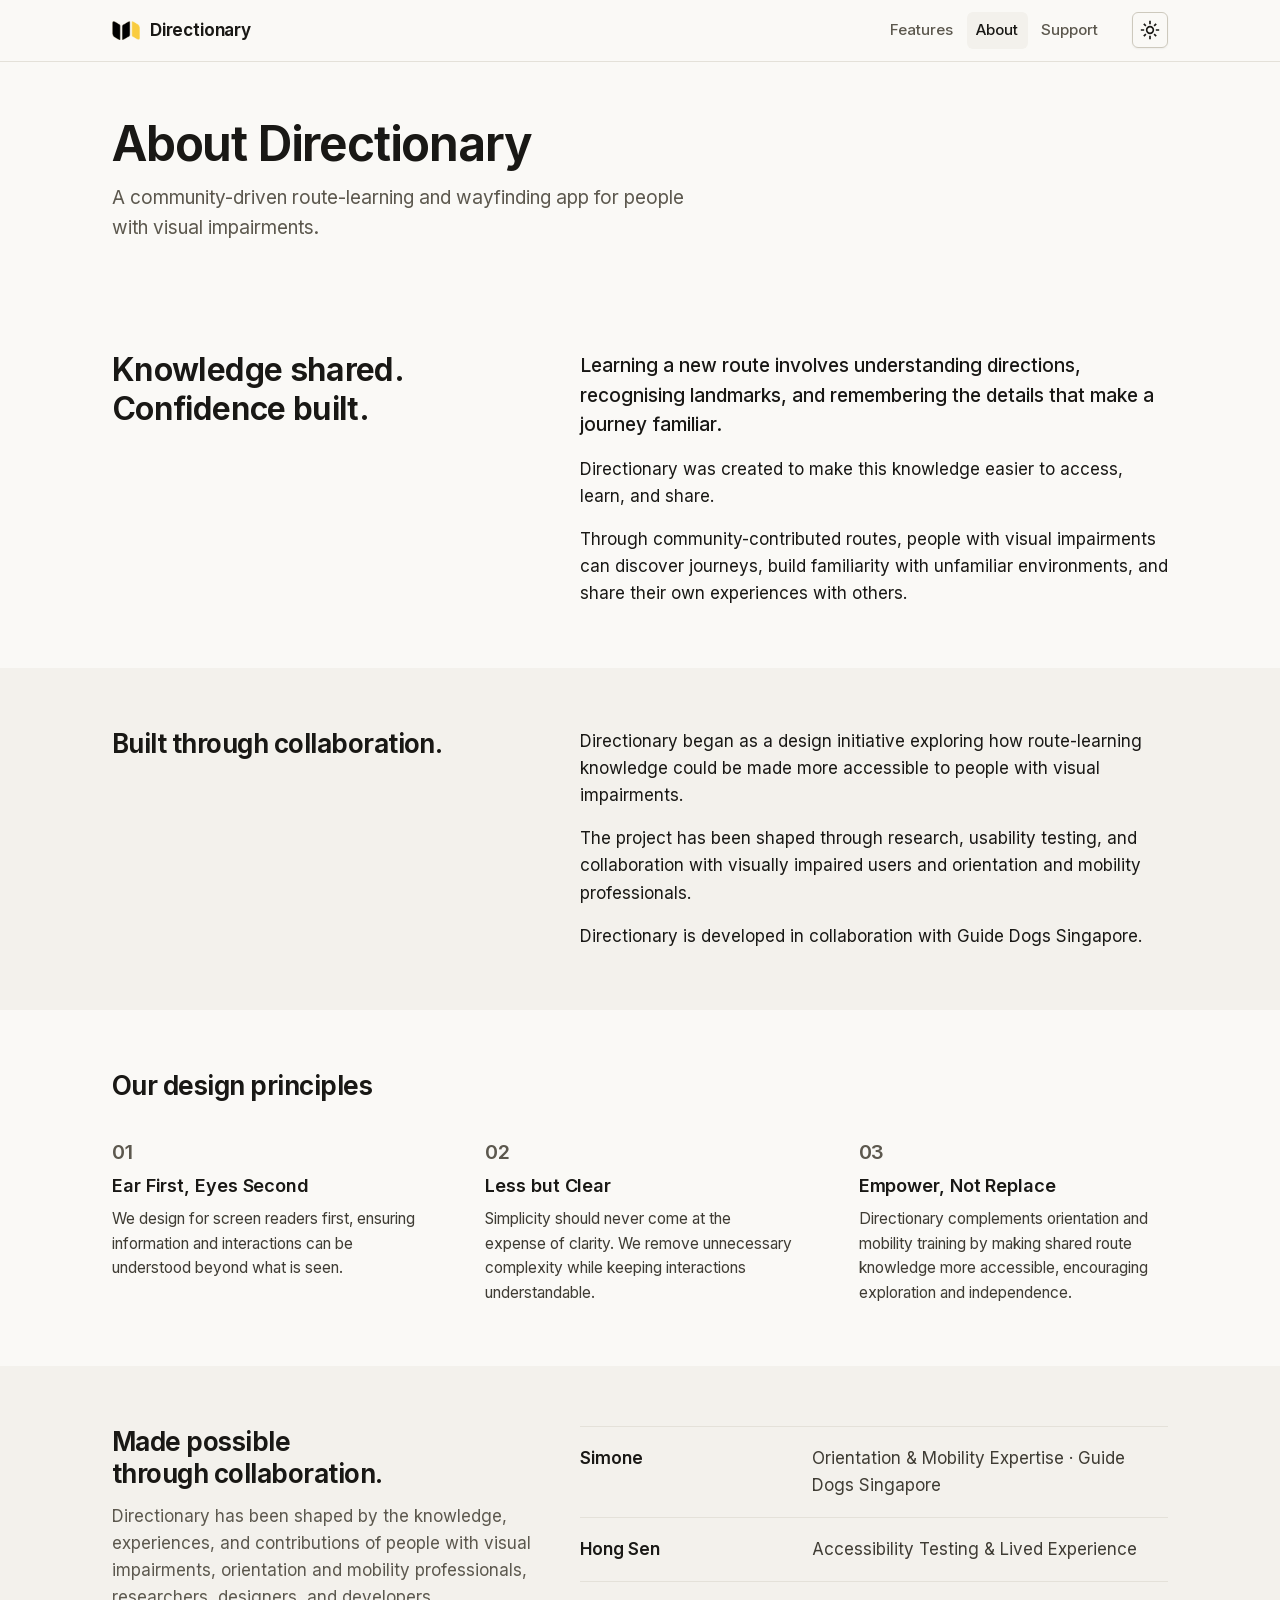
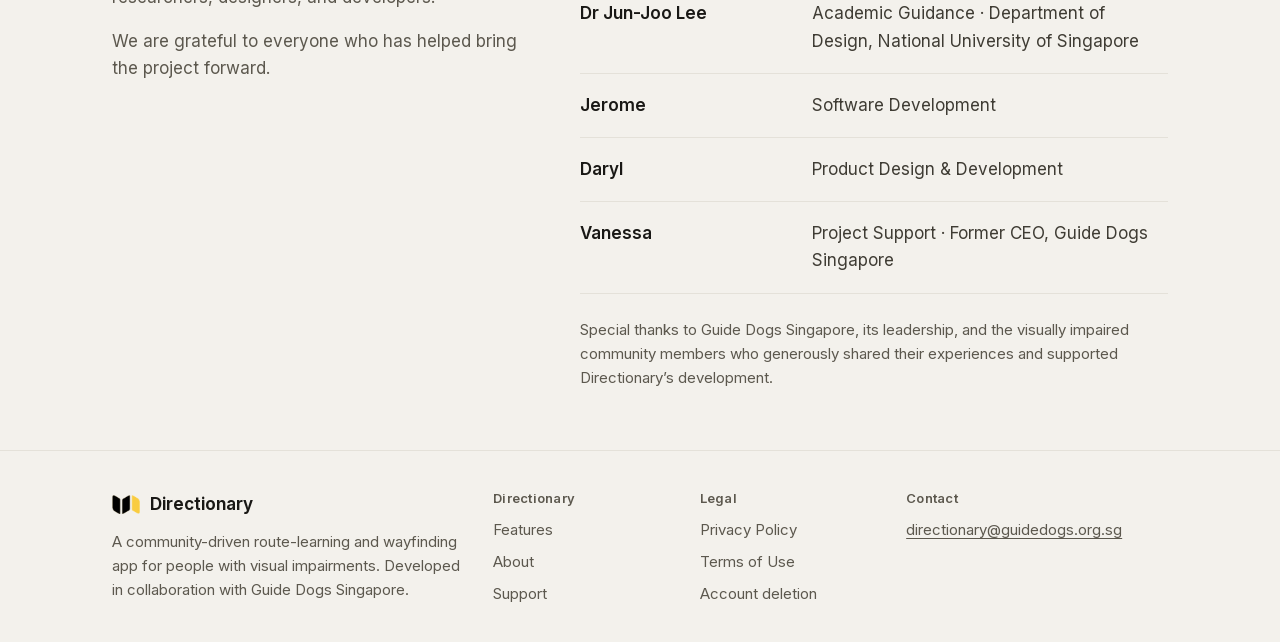
==== commit e22b57bf: ":wheelchair: fix(a11y): responsive and accessibility audit fixes Footer email no longer overflows at" ====
--- a/about/index.html
+++ b/about/index.html
@@ -128,7 +128,7 @@
       </nav>
       <div>
         <h2>Contact</h2>
-        <p><a href="mailto:directionary@guidedogs.org.sg">directionary@guidedogs.org.sg</a></p>
+        <p><a class="footer-email" href="mailto:directionary@guidedogs.org.sg">directionary@guidedogs.org.sg</a></p>
       </div>
     </div>
   </footer>
--- a/styles.css
+++ b/styles.css
@@ -125,20 +125,24 @@
 
 /* ---------- Header ---------- */
 .site-header { border-bottom: 1px solid var(--border); }
-.bar { display: flex; flex-wrap: wrap; align-items: center; column-gap: 1.5rem; row-gap: 0.25rem; padding-block: 0.75rem; }
+.bar { display: flex; flex-wrap: wrap; align-items: center; column-gap: 0.5rem; row-gap: 0.25rem; padding-block: 0.75rem; }
 
 .brand {
+  flex: 0 0 100%;
   display: inline-flex; align-items: center; gap: 0.625rem;
   font-size: 1.0625rem; font-weight: 650; letter-spacing: -0.01em; text-decoration: none;
 }
 .brand-mark { display: block; width: 1.75rem; height: auto; }
 
-.site-nav { order: 3; width: 100%; }
-@media (min-width: 40rem) { .site-nav { order: 0; width: auto; margin-left: auto; } }
-.nav-links { display: flex; gap: 0.25rem; margin: 0 0 0 -0.75rem; padding: 0; list-style: none; }
-@media (min-width: 40rem) { .nav-links { margin-left: 0; } }
+.site-nav { min-width: 0; }
+@media (min-width: 40rem) {
+  .bar { column-gap: 1.5rem; }
+  .brand { flex: 0 0 auto; margin-right: auto; }
+}
+.nav-links { display: flex; flex-wrap: wrap; gap: 0.125rem; margin: 0 0 0 -0.6rem; padding: 0; list-style: none; }
+@media (min-width: 40rem) { .nav-links { margin-left: 0; gap: 0.25rem; } .nav-links a { padding-inline: 0.75rem; } }
 .nav-links a {
-  display: inline-block; padding: 0.4rem 0.75rem; border-radius: var(--r-sm);
+  display: inline-block; padding: 0.4rem 0.6rem; border-radius: var(--r-sm);
   color: var(--muted); font-size: 0.9375rem; font-weight: 500; text-decoration: none;
 }
 .nav-links a:hover { background: var(--bg-alt); color: var(--text); }
@@ -152,7 +156,7 @@
   background: transparent; color: var(--text); cursor: pointer; font: inherit;
   box-shadow: 0 1px 2px rgb(0 0 0 / 0.05);
 }
-@media (min-width: 40rem) { .theme-toggle { margin-left: 0.5rem; } }
+@media (min-width: 40rem) { .theme-toggle { margin-left: 0; } }
 .theme-toggle:hover { background: var(--bg-alt); }
 .theme-toggle .icon { grid-area: 1 / 1; }
 .theme-toggle .moon { display: none; }
@@ -306,12 +310,14 @@
 /* ---------- Footer ---------- */
 .site-footer { padding-block: 2.5rem 2rem; border-top: 1px solid var(--border); background: var(--bg-alt); font-size: 0.9375rem; }
 .fgrid { display: grid; gap: 1.75rem 2rem; }
-@media (min-width: 48rem) { .fgrid { grid-template-columns: minmax(0, 4fr) repeat(3, minmax(0, 2fr)); } }
+@media (min-width: 40rem) { .fgrid { grid-template-columns: repeat(2, minmax(0, 1fr)); } }
+@media (min-width: 64rem) { .fgrid { grid-template-columns: minmax(0, 4fr) minmax(0, 2fr) minmax(0, 2fr) minmax(0, 3fr); } }
 .footer-brand { display: flex; align-items: center; gap: 0.625rem; margin-bottom: 0.75rem; font-weight: 650; font-size: 1.0625rem; }
 .site-footer h2 { margin-bottom: 0.5rem; font-size: 0.8125rem; font-weight: 600; color: var(--muted); letter-spacing: 0.02em; }
 .flinks { margin: 0; padding: 0; list-style: none; }
 .flinks a { display: inline-block; padding-block: 0.25rem; }
 .site-footer a { color: var(--muted); text-decoration: none; }
+.site-footer a.footer-email { display: inline-block; padding-block: 0.25rem; overflow-wrap: anywhere; text-decoration: underline; text-decoration-thickness: 1px; text-underline-offset: 0.2em; }
 .site-footer a:hover, .site-footer a:focus-visible { color: var(--text); text-decoration: underline; text-decoration-thickness: 1px; }
 
 /* ---------- Document pages ---------- */
@@ -327,4 +333,17 @@
 .pending p { color: var(--muted); font-size: 0.9375rem; max-width: none; }
 .contact-line { font-size: clamp(1.0625rem, 0.7rem + 2vw, 1.25rem); font-weight: 600; overflow-wrap: anywhere; }
 
+/* Robustness for long strings (emails) and enlarged text: let grid/flex children shrink and wrap */
+body { overflow-wrap: break-word; }
+:where(.hero-grid, .split, .fgrid, .cards, .feature-cards, .steps, .principles-3) { grid-template-columns: minmax(0, 1fr); }
+.hero-grid > *, .split > *, .fgrid > *, .notice > div, .brand span { min-width: 0; }
+
+/* Larger touch targets for coarse pointers; desktop visuals unchanged */
+@media (pointer: coarse) {
+  .nav-links a { padding-block: 0.7rem; }
+  .theme-toggle { width: 2.75rem; height: 2.75rem; }
+  .flinks a, .site-footer a.footer-email { padding-block: 0.6rem; }
+  .inline-link { padding-block: 0.5rem; }
+}
+
 @media print { .theme-toggle, .skip-link { display: none; } }
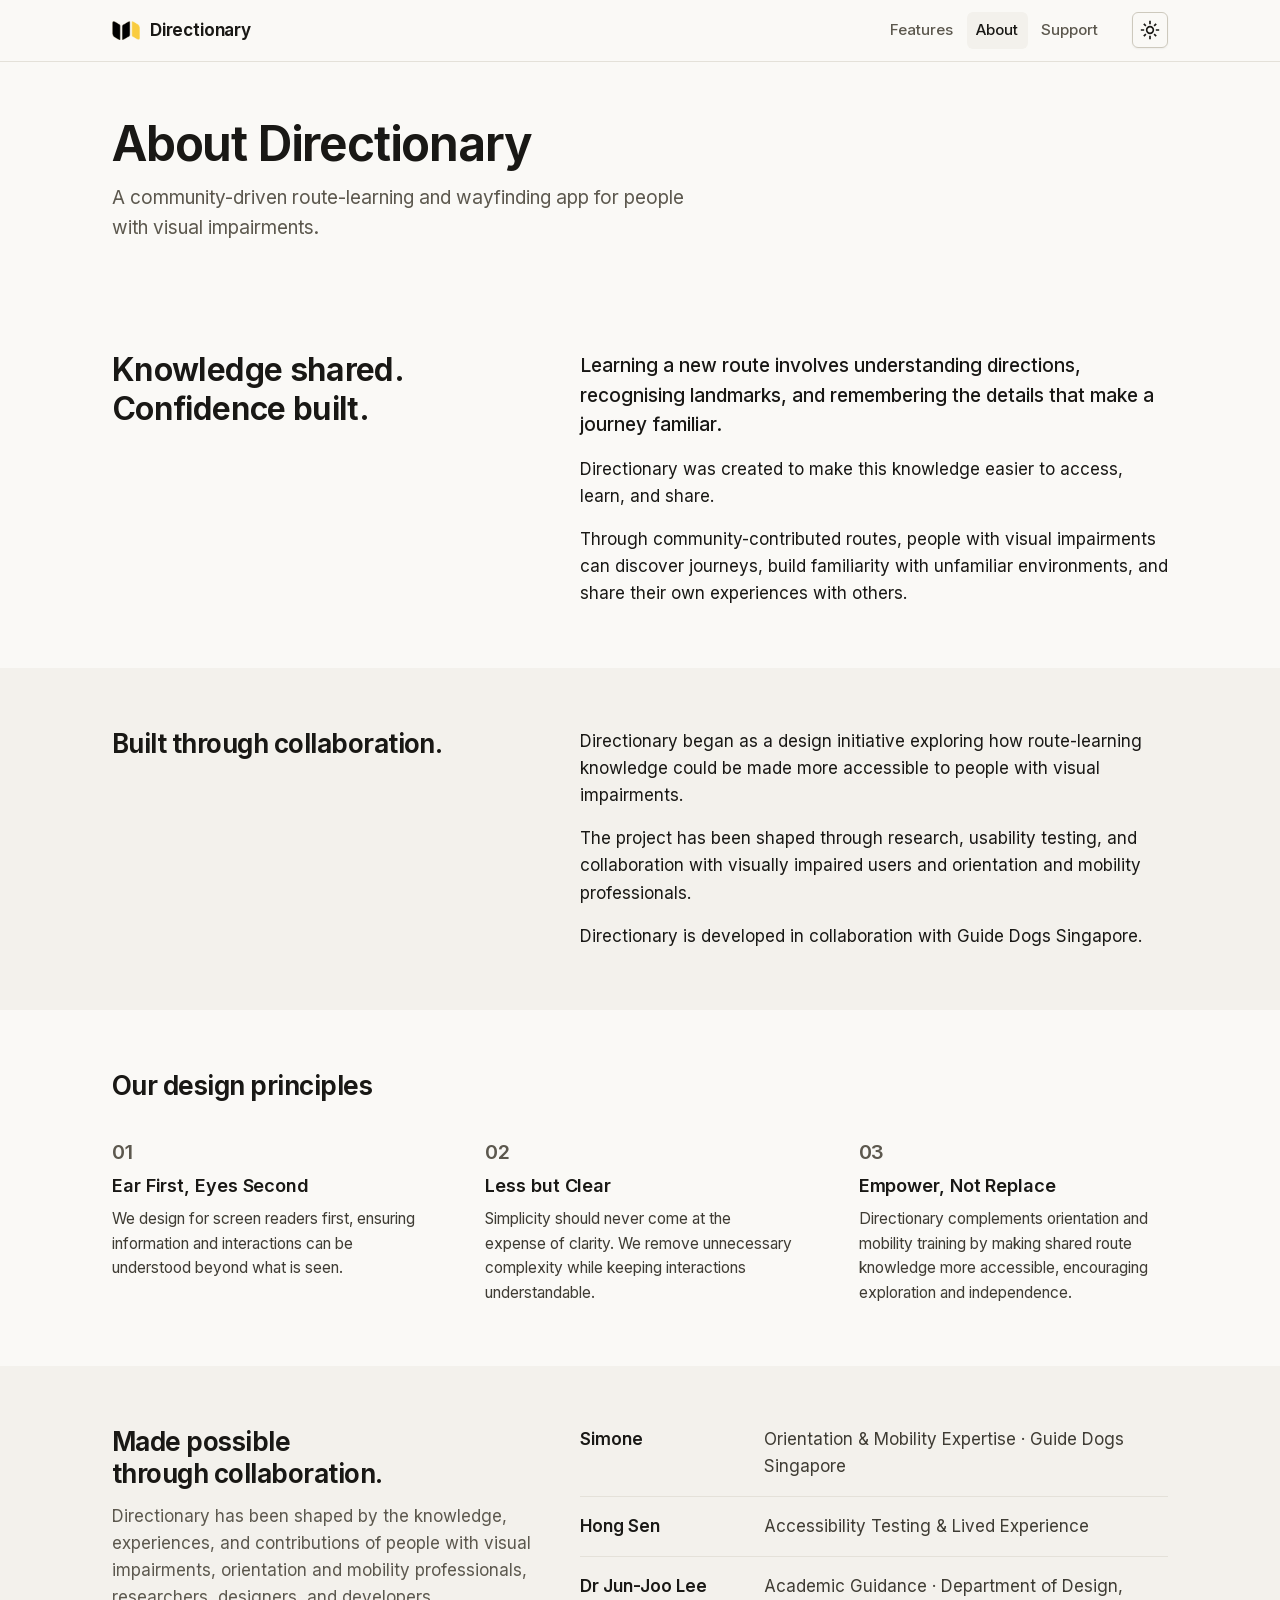
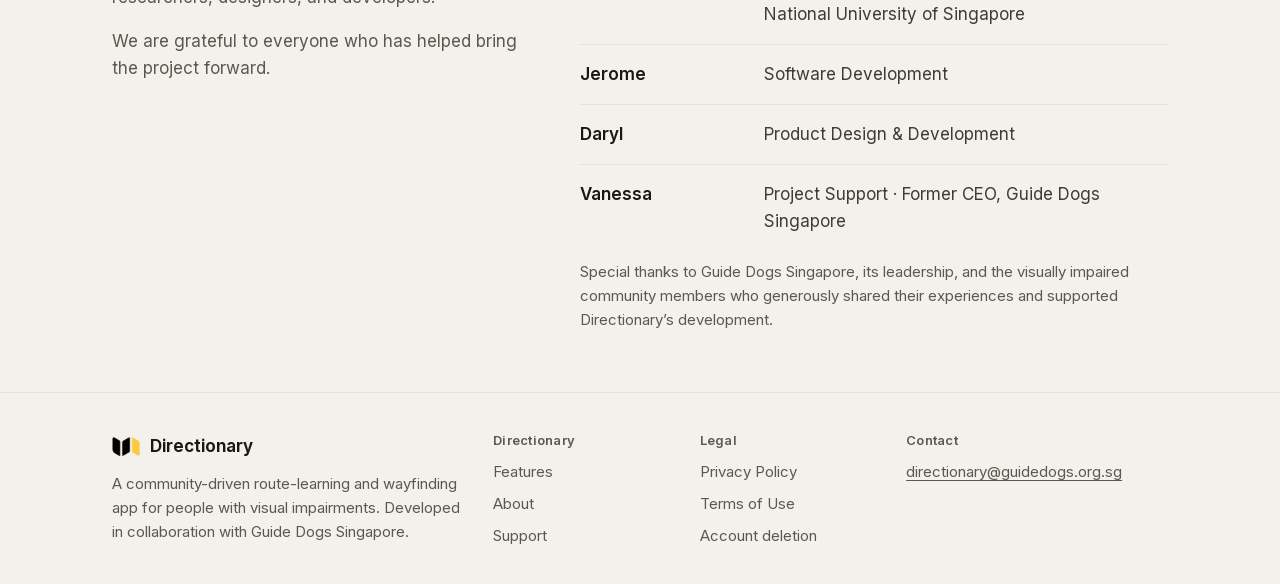
==== commit e016920d: ":sparkles: feat(theme): auto-detect system theme with prefers-color-scheme Stored localStorage choic" ====
--- a/about/index.html
+++ b/about/index.html
@@ -12,6 +12,7 @@
   <meta property="og:url" content="https://directionary.app/about/" />
   <link rel="icon" type="image/png" href="../assets/favicon.png" />
   <link rel="apple-touch-icon" href="../assets/apple-touch-icon.png" />
+  <meta name="theme-color" content="#faf9f6" />
   <link rel="preload" href="../assets/fonts/inter-latin.woff2" as="font" type="font/woff2" crossorigin />
   <script src="../assets/theme.js"></script>
   <link rel="stylesheet" href="../styles.css" />
--- a/styles.css
+++ b/styles.css
@@ -228,9 +228,13 @@
 @media (min-width: 56rem) { .split { grid-template-columns: minmax(0, 5fr) minmax(0, 7fr); } }
 
 .terms-list { margin: 0; }
-.terms-list > div { display: grid; gap: 0.125rem 1.5rem; padding-block: 0.875rem; border-top: 1px solid var(--border); }
-@media (min-width: 40rem) { .terms-list > div { grid-template-columns: 8rem minmax(0, 1fr); } }
-.terms-list > div:last-child { border-bottom: 1px solid var(--border); }
+/* Label / description rows (Our approach, framework, acknowledgements):
+   no rule above the first row or below the last; hairlines only between rows. */
+.terms-list > div, .people > div { display: grid; gap: 0.125rem 1.5rem; padding-block: 1rem; }
+.terms-list > div:first-child, .people > div:first-child { padding-top: 0; }
+.terms-list > div:last-child, .people > div:last-child { padding-bottom: 0; }
+.terms-list > div + div, .people > div + div { border-top: 1px solid var(--border); }
+@media (min-width: 40rem) { .terms-list > div, .people > div { grid-template-columns: 10rem minmax(0, 1fr); } }
 .terms-list dt { font-weight: 600; }
 .terms-list dd { margin: 0; color: var(--muted); }
 .terms-list .q { color: var(--text); font-weight: 500; }
@@ -240,7 +244,7 @@
 }
 .inline-link:hover { text-decoration: underline; text-decoration-color: var(--accent); text-decoration-thickness: 2px; text-underline-offset: 0.25em; }
 .inline-link .icon { width: 1.125rem; height: 1.125rem; }
-.small-note { margin-top: 1rem; font-size: 0.9375rem; color: var(--muted); }
+.small-note { margin-top: 1.5rem; font-size: 0.9375rem; color: var(--muted); }
 
 /* ---------- Inner pages ---------- */
 .page-head { padding-block: clamp(2rem, 5vw, 3.5rem) var(--section); }
@@ -284,9 +288,7 @@
 .info-card { max-width: 48rem; padding: 1.5rem 1.75rem; border: 1px solid var(--border); border-radius: var(--r-lg); background: var(--bg-alt); }
 .info-card p { color: var(--text-2); font-size: 0.96875rem; }
 
-.terms-list--plain > div { padding-block: 0.875rem; border-top: 0; border-bottom: 0; }
-.terms-list--plain > div:first-child { padding-top: 0; }
-.terms-list--plain > div:last-child { border-bottom: 0; }
+.terms-list--plain > div + div { border-top: 0; }
 .terms-list--plain dd { color: var(--text-2); }
 
 /* Design principles: three balanced columns */
@@ -299,9 +301,6 @@
 
 /* Acknowledgements */
 .people { margin: 0; }
-.people > div { display: grid; gap: 0.125rem var(--sp-4); padding-block: 1.125rem; border-top: 1px solid var(--border); }
-.people > div:last-child { border-bottom: 1px solid var(--border); }
-@media (min-width: 40rem) { .people > div { grid-template-columns: 12rem minmax(0, 1fr); } }
 .people dt { font-weight: 600; }
 .people dd { margin: 0; color: var(--text-2); }
 .closing-note { margin-top: var(--sp-3); color: var(--muted); font-size: 0.9375rem; }
